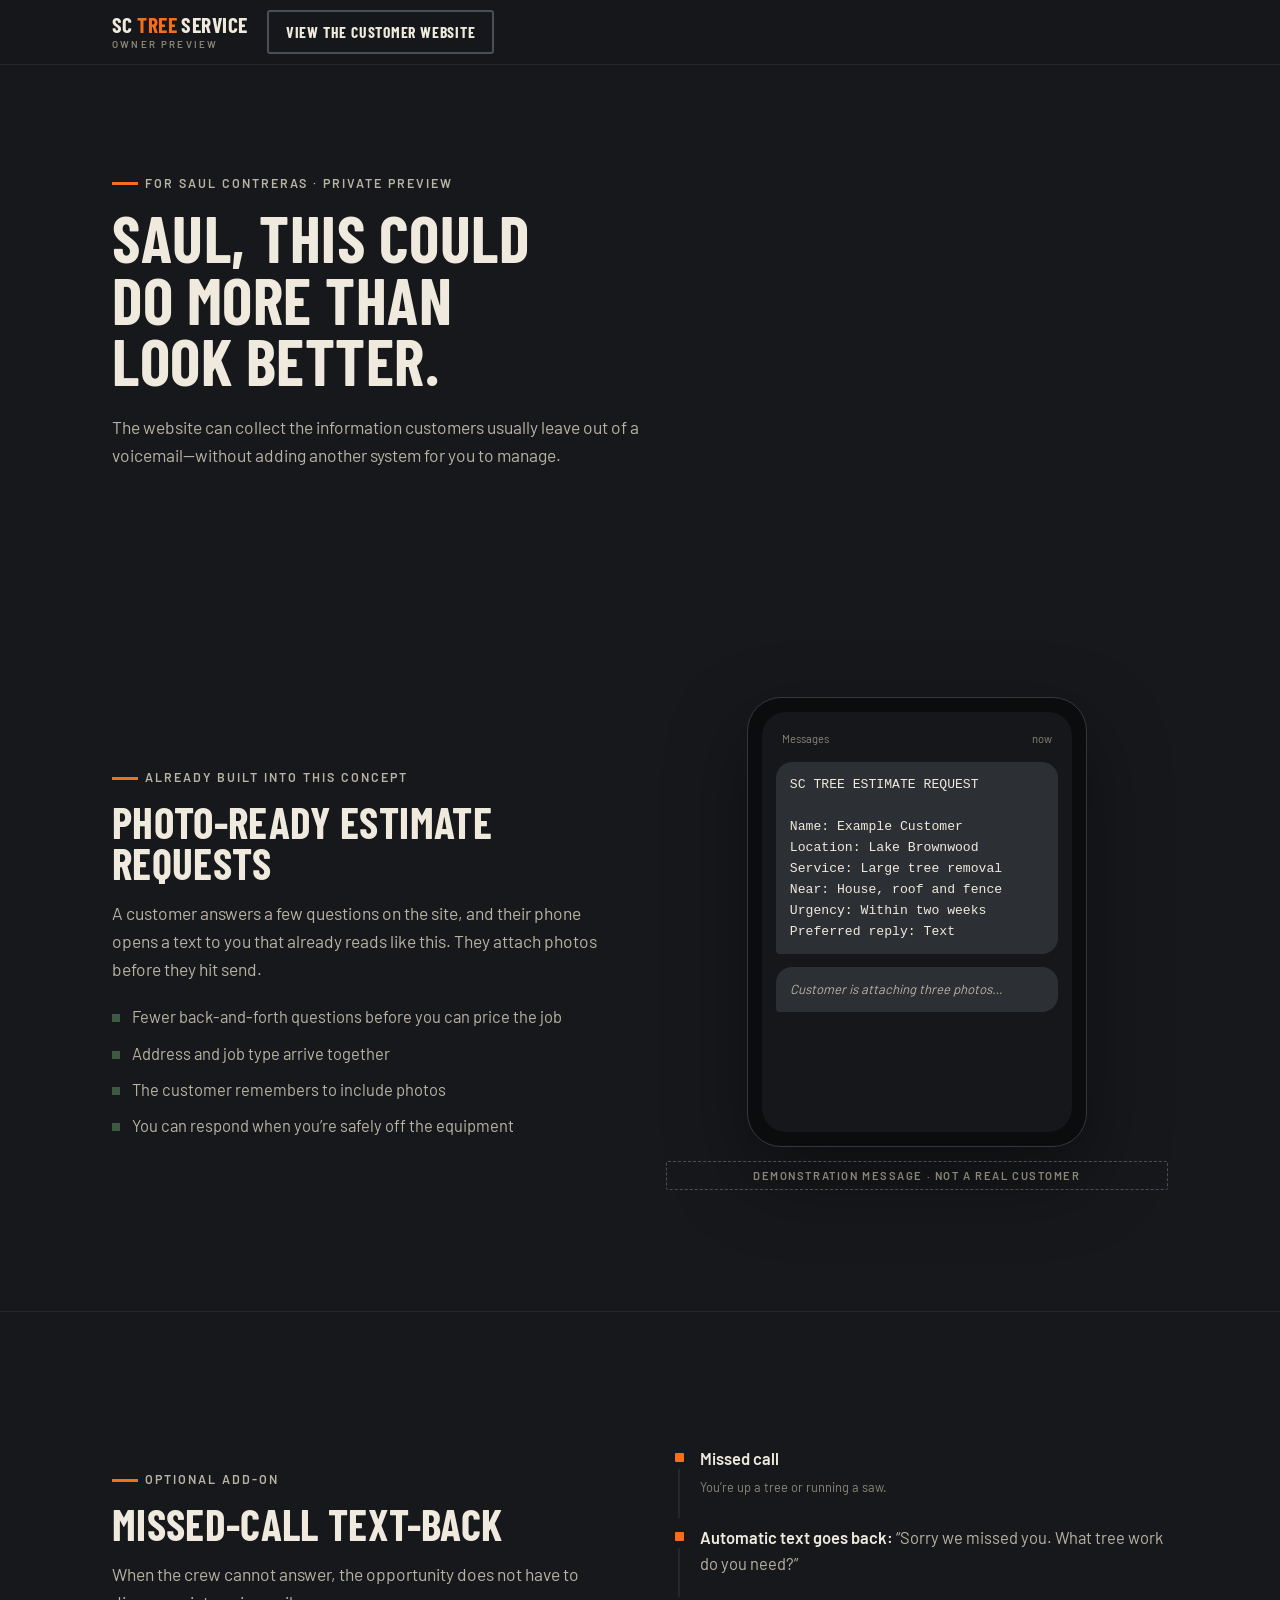
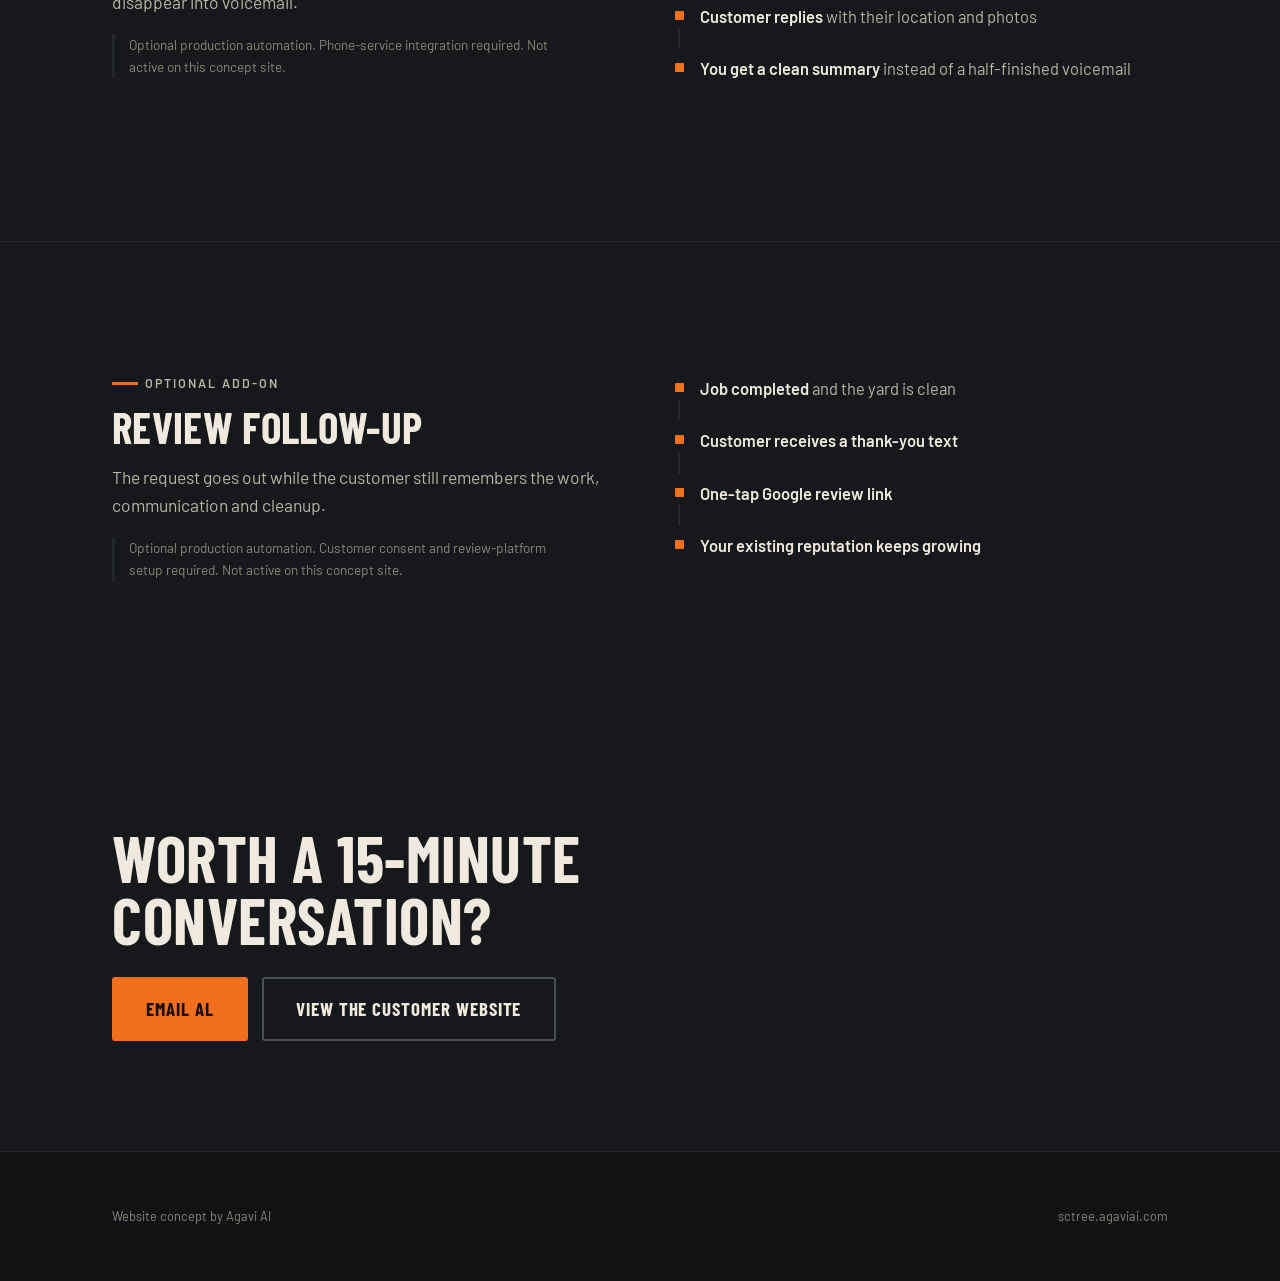
==== saul/index.html @ 7121e9dd "Redesign SC Tree Service site: real photos, verified reviews, SMS photo-quote flow, owner preview pa" ====
<!doctype html>
<html lang="en">
<head>
<meta charset="UTF-8">
<meta name="viewport" content="width=device-width, initial-scale=1">
<title>For Saul | SC Tree Service Website Concept</title>
<meta name="description" content="A private preview for Saul Contreras: what the SC Tree Service website concept can do beyond looking better.">
<meta name="robots" content="noindex, nofollow">
<link rel="canonical" href="https://sctree.agaviai.com/saul/">
<link rel="icon" href="../assets/favicon.svg" type="image/svg+xml">
<link rel="stylesheet" href="../styles.css">
</head>
<body>
<a class="skip-link" href="#main">Skip to content</a>

<header class="site-header">
  <div class="container site-header__row">
    <a class="wordmark" href="../" aria-label="SC Tree Service customer website">
      <span class="wordmark__name">SC <em>Tree</em> Service</span>
      <span class="wordmark__sub">Owner preview</span>
    </a>
    <div class="header-cta">
      <a class="btn btn--ghost" href="../">View the Customer Website</a>
    </div>
  </div>
</header>

<main id="main">

<section class="saul-hero" aria-labelledby="saul-h">
  <div class="container">
    <p class="eyebrow">For Saul Contreras &middot; Private preview</p>
    <h1 class="display" id="saul-h">Saul, this could do more than look better.</h1>
    <p class="lead">The website can collect the information customers usually leave out of a voicemail&mdash;without adding another system for you to manage.</p>
  </div>
</section>

<!-- SECTION 1: photo-ready estimate requests -->
<section class="section" aria-labelledby="s1-h">
  <div class="container saul-sec">
    <div>
      <p class="eyebrow">Already built into this concept</p>
      <h2 class="display" id="s1-h">Photo-ready estimate requests</h2>
      <p class="lead">A customer answers a few questions on the site, and their phone opens a text to you that already reads like this. They attach photos before they hit send.</p>
      <ul class="saul-benefits">
        <li>Fewer back-and-forth questions before you can price the job</li>
        <li>Address and job type arrive together</li>
        <li>The customer remembers to include photos</li>
        <li>You can respond when you&rsquo;re safely off the equipment</li>
      </ul>
    </div>
    <div class="saul-sec__media">
      <div class="phone-mock" role="img" aria-label="Phone showing a formatted estimate request text message">
        <div class="phone-mock__screen">
          <div class="phone-mock__status"><span>Messages</span><span>now</span></div>
          <p class="bubble">SC TREE ESTIMATE REQUEST

Name: Example Customer
Location: Lake Brownwood
Service: Large tree removal
Near: House, roof and fence
Urgency: Within two weeks
Preferred reply: Text</p>
          <p class="bubble bubble--photos">Customer is attaching three photos&hellip;</p>
        </div>
      </div>
      <p class="demo-tag" style="display:block;text-align:center">Demonstration message &middot; not a real customer</p>
    </div>
  </div>
</section>

<!-- SECTION 2: missed-call text-back -->
<section class="section services" aria-labelledby="s2-h">
  <div class="container saul-sec saul-sec--flip">
    <div>
      <p class="eyebrow">Optional add-on</p>
      <h2 class="display" id="s2-h">Missed-call text-back</h2>
      <p class="lead">When the crew cannot answer, the opportunity does not have to disappear into voicemail.</p>
      <p class="opt-note-band">Optional production automation. Phone-service integration required. Not active on this concept site.</p>
    </div>
    <div class="saul-sec__media">
      <ol class="flow">
        <li><strong>Missed call</strong><br><span class="auto">You&rsquo;re up a tree or running a saw.</span></li>
        <li><strong>Automatic text goes back:</strong> &ldquo;Sorry we missed you. What tree work do you need?&rdquo;</li>
        <li><strong>Customer replies</strong> with their location and photos</li>
        <li><strong>You get a clean summary</strong> instead of a half-finished voicemail</li>
      </ol>
    </div>
  </div>
</section>

<!-- SECTION 3: review follow-up -->
<section class="section" aria-labelledby="s3-h">
  <div class="container saul-sec">
    <div>
      <p class="eyebrow">Optional add-on</p>
      <h2 class="display" id="s3-h">Review follow-up</h2>
      <p class="lead">The request goes out while the customer still remembers the work, communication and cleanup.</p>
      <p class="opt-note-band">Optional production automation. Customer consent and review-platform setup required. Not active on this concept site.</p>
    </div>
    <div class="saul-sec__media">
      <ol class="flow">
        <li><strong>Job completed</strong> and the yard is clean</li>
        <li><strong>Customer receives a thank-you text</strong></li>
        <li><strong>One-tap Google review link</strong></li>
        <li><strong>Your existing reputation keeps growing</strong></li>
      </ol>
    </div>
  </div>
</section>

<!-- BOTTOM CTA -->
<section class="section final" aria-labelledby="saul-cta-h">
  <div class="container">
    <h2 class="display" id="saul-cta-h">Worth a 15-minute conversation?</h2>
    <div class="final__cta" id="al-cta">
      <a class="btn btn--orange btn--big" id="al-call" href="tel:" hidden>Call Al</a>
      <a class="btn btn--orange btn--big" id="al-text" href="sms:" hidden>Text Al</a>
      <a class="btn btn--orange btn--big" id="al-email" href="mailto:j.messamore@gmail.com?subject=SC%20Tree%20Service%20website" hidden>Email Al</a>
      <a class="btn btn--ghost btn--big" href="../">View the Customer Website</a>
    </div>
  </div>
</section>

</main>

<footer class="site-footer">
  <div class="container">
    <div class="footer-credit" style="margin-top:0;border-top:0;padding-top:0">
      <span>Website concept by <a href="https://agaviai.com" rel="noopener">Agavi AI</a></span>
      <span><a href="../">sctree.agaviai.com</a></span>
    </div>
  </div>
</footer>

<script>
  // Set Al's outreach number here (e.g. '+14805551234') to activate Call/Text.
  // While it is empty, the page shows a real email button instead of dead links.
  (function () {
    var AL_PHONE = '';
    var call = document.getElementById('al-call');
    var text = document.getElementById('al-text');
    var email = document.getElementById('al-email');
    if (AL_PHONE) {
      call.href = 'tel:' + AL_PHONE;
      text.href = 'sms:' + AL_PHONE;
      call.hidden = false;
      text.hidden = false;
    } else {
      email.hidden = false;
    }
  })();
</script>
</body>
</html>
---- styles.css ----
/* ==========================================================================
   SC Tree Service LLC - Brownwood, TX
   Single stylesheet. Dark charcoal shell, cream working surfaces,
   muted forest green, safety-orange action accent.
   ========================================================================== */

/* ---------- fonts (self-hosted, latin subset) ---------- */
@font-face{
  font-family:"Barlow Condensed";font-style:normal;font-weight:600;font-display:swap;
  src:url("assets/fonts/barlow-cond-600.woff2") format("woff2");
}
@font-face{
  font-family:"Barlow Condensed";font-style:normal;font-weight:700;font-display:swap;
  src:url("assets/fonts/barlow-cond-700.woff2") format("woff2");
}
@font-face{
  font-family:"Barlow";font-style:normal;font-weight:400;font-display:swap;
  src:url("assets/fonts/barlow-400.woff2") format("woff2");
}
@font-face{
  font-family:"Barlow";font-style:normal;font-weight:500;font-display:swap;
  src:url("assets/fonts/barlow-500.woff2") format("woff2");
}
@font-face{
  font-family:"Barlow";font-style:normal;font-weight:600;font-display:swap;
  src:url("assets/fonts/barlow-600.woff2") format("woff2");
}

/* ---------- tokens ---------- */
:root{
  --char:#16181b;          /* page background            */
  --char-2:#1d2023;        /* raised dark surface        */
  --char-3:#24282c;        /* borders on dark            */
  --cream:#f2ede1;         /* light working surface      */
  --cream-2:#e9e2d0;       /* tinted cream               */
  --ink:#1d1b16;           /* text on cream              */
  --ink-soft:#4d483c;
  --ink-faint:#7a745f;
  --bone:#efeadd;          /* text on charcoal           */
  --bone-soft:#b9b3a4;
  --bone-faint:#8b8678;
  --green:#3d5942;         /* muted forest green         */
  --green-deep:#26382b;
  --orange:#f26f1d;        /* safety-orange action       */
  --orange-hot:#ff8434;
  --on-orange:#1b0e03;
  --line-cream:#d6cdb6;
  --focus:#ffb054;

  --font-display:"Barlow Condensed","Arial Narrow",sans-serif;
  --font-body:"Barlow",system-ui,-apple-system,"Segoe UI",sans-serif;

  --maxw:1120px;
  --gutter:clamp(18px,4.5vw,32px);
  --sec-y:clamp(56px,9vw,110px);
  --radius:3px;
  --bar-h:66px;

  /* contour-line texture for dark sections (concentric ring hint) */
  --contour:url("data:image/svg+xml,%3Csvg xmlns='http://www.w3.org/2000/svg' width='420' height='420' viewBox='0 0 420 420'%3E%3Cg fill='none' stroke='%23efeadd' stroke-opacity='.045' stroke-width='1'%3E%3Ccircle cx='210' cy='210' r='40'/%3E%3Ccircle cx='210' cy='210' r='78'/%3E%3Ccircle cx='214' cy='206' r='118'/%3E%3Ccircle cx='206' cy='214' r='160'/%3E%3Ccircle cx='212' cy='210' r='204'/%3E%3C/g%3E%3C/svg%3E");
}

/* ---------- reset ---------- */
*,*::before,*::after{box-sizing:border-box}
html{-webkit-text-size-adjust:100%;scroll-behavior:smooth;scroll-padding-top:76px}
@media(prefers-reduced-motion:reduce){html{scroll-behavior:auto}}
body{
  margin:0;background:var(--char);color:var(--bone);
  font-family:var(--font-body);font-size:16.5px;line-height:1.6;
  -webkit-font-smoothing:antialiased;overflow-wrap:break-word;
}
img,svg,video{max-width:100%;height:auto;display:block}
p{margin:0 0 1em}
h1,h2,h3{margin:0 0 .35em;line-height:1.02}
a{color:inherit}
button{font:inherit;color:inherit}
:focus-visible{outline:3px solid var(--focus);outline-offset:2px;border-radius:2px}
[hidden]{display:none!important}
.visually-hidden{position:absolute!important;width:1px;height:1px;overflow:hidden;clip:rect(0 0 0 0);white-space:nowrap}
.skip-link{position:absolute;left:8px;top:-48px;z-index:100;background:var(--orange);color:var(--on-orange);
  padding:.6em 1em;font-weight:600;text-decoration:none;transition:top .15s}
.skip-link:focus{top:8px}

.container{width:100%;max-width:var(--maxw);margin-inline:auto;padding-inline:var(--gutter)}

/* ---------- type ---------- */
.display{
  font-family:var(--font-display);font-weight:700;text-transform:uppercase;
  letter-spacing:.008em;line-height:.96;
}
.eyebrow{
  display:inline-flex;align-items:center;gap:.6em;
  font-family:var(--font-body);font-weight:600;font-size:.78rem;
  letter-spacing:.16em;text-transform:uppercase;color:var(--bone-soft);
  margin:0 0 1.1em;
}
.eyebrow::before{content:"";width:26px;height:3px;background:var(--orange);flex:none}
.lead{font-size:1.09rem;color:var(--bone-soft);max-width:54ch}

/* ---------- buttons ---------- */
.btn{
  display:inline-flex;align-items:center;justify-content:center;gap:.55em;
  font-family:var(--font-display);font-weight:700;text-transform:uppercase;
  letter-spacing:.05em;font-size:1.06rem;
  text-decoration:none;cursor:pointer;
  padding:.72em 1.35em;min-height:50px;
  border:2px solid transparent;border-radius:var(--radius);
  transition:background-color .14s ease,border-color .14s ease,transform .1s ease;
}
.btn:active{transform:translateY(1px)}
.btn--orange{background:var(--orange);color:var(--on-orange);border-color:var(--orange)}
.btn--orange:hover{background:var(--orange-hot);border-color:var(--orange-hot)}
.btn--ghost{background:transparent;color:var(--bone);border-color:#4a4f55}
.btn--ghost:hover{border-color:var(--bone)}
.btn--ink{background:var(--ink);color:var(--cream);border-color:var(--ink)}
.btn--ink:hover{background:#33302a;border-color:#33302a}
.btn--big{font-size:1.18rem;min-height:56px;padding:.8em 1.7em}

/* ==========================================================================
   header
   ========================================================================== */
.site-header{
  position:sticky;top:0;z-index:40;
  background:color-mix(in srgb,var(--char) 92%,transparent);
  backdrop-filter:blur(8px);
  border-bottom:1px solid var(--char-3);
}
.site-header__row{display:flex;align-items:center;gap:20px;min-height:64px}
.wordmark{display:flex;flex-direction:column;text-decoration:none;line-height:1;flex:none}
.wordmark__name{font-family:var(--font-display);font-weight:700;text-transform:uppercase;
  font-size:1.34rem;letter-spacing:.02em;color:var(--bone)}
.wordmark__name em{font-style:normal;color:var(--orange)}
.wordmark__sub{font-size:.62rem;font-weight:600;letter-spacing:.22em;text-transform:uppercase;
  color:var(--bone-faint);margin-top:.42em}
.site-nav{display:none;gap:4px;margin-inline:auto}
.site-nav a{
  font-family:var(--font-display);font-weight:600;text-transform:uppercase;
  letter-spacing:.05em;font-size:.98rem;color:var(--bone-soft);
  text-decoration:none;padding:.55em .75em;border-radius:var(--radius);
}
.site-nav a:hover{color:var(--bone)}
.header-cta{display:none;gap:10px;align-items:center}
.header-cta .btn{min-height:44px;font-size:.98rem;padding:.5em 1.05em}
.header-phone{display:flex;margin-left:auto}
.header-phone a{
  font-family:var(--font-display);font-weight:700;font-size:1.15rem;letter-spacing:.03em;
  color:var(--bone);text-decoration:none;padding:.4em .2em;
}
@media(min-width:980px){
  .site-nav{display:flex}
  .header-cta{display:flex}
  .header-phone{display:none}
}

/* ==========================================================================
   hero  (split: copy left, real photo right; video enhances when present)
   ========================================================================== */
.hero{position:relative;isolation:isolate;overflow:hidden;background:var(--char)}
.hero__grid{display:grid;min-height:min(86vh,860px)}
.hero__copy{
  position:relative;z-index:3;display:flex;flex-direction:column;justify-content:center;
  padding:clamp(40px,7vw,84px) var(--gutter);
  max-width:calc(var(--maxw)*.62);
}
.hero h1{font-size:clamp(2.6rem,8.6vw,4.4rem);color:var(--bone);max-width:21ch}
.hero h1 .accent{color:var(--orange)}
.hero .lead{margin:.9em 0 1.6em}
.hero__cta{display:flex;flex-wrap:wrap;gap:12px}
.hero__cta .btn{flex:1 1 100%}
@media(min-width:430px){.hero__cta .btn{flex:0 1 auto}}
.trust-row{display:flex;flex-wrap:wrap;gap:10px 26px;list-style:none;margin:26px 0 0;padding:20px 0 0;
  border-top:1px solid var(--char-3)}
.trust-row li{display:flex;align-items:center;gap:.55em;font-weight:600;font-size:.82rem;
  letter-spacing:.13em;text-transform:uppercase;color:var(--bone-soft)}
.trust-row li::before{content:"";width:7px;height:7px;background:var(--orange)}
.hero__media{position:absolute;inset:0;z-index:1}
.hero__media img,.hero__media video{width:100%;height:100%;object-fit:cover;object-position:68% 22%}
.hero__media::after{ /* directional scrim keeps copy readable over the photo */
  content:"";position:absolute;inset:0;
  background:linear-gradient(180deg,rgba(15,17,19,.62) 0%,rgba(15,17,19,.78) 58%,rgba(15,17,19,.9) 100%);
}
@media(min-width:880px){
  .hero__grid{grid-template-columns:minmax(0,58%) minmax(0,42%);grid-template-rows:1fr}
  .hero__copy{grid-column:1;grid-row:1;padding-left:max(var(--gutter),calc((100vw - var(--maxw))/2 + var(--gutter)))}
  .hero__media{position:relative;grid-column:2;grid-row:1;min-height:100%}
  .hero__media::after{
    background:linear-gradient(90deg,var(--char) 0%,rgba(22,24,27,.42) 34%,rgba(22,24,27,.06) 70%,rgba(22,24,27,.28) 100%);
  }
}
.hero__ring{ /* faint contour texture on the copy side */
  position:absolute;z-index:2;inset:0;pointer-events:none;
  background-image:var(--contour);background-repeat:no-repeat;
  background-position:-140px 118%;opacity:.9;
}

/* ==========================================================================
   review wall
   ========================================================================== */
.section{padding-block:var(--sec-y)}
.section__head{max-width:62ch;margin-bottom:clamp(26px,4.5vw,44px)}
.section__head h2{font-size:clamp(2rem,6vw,3.1rem);color:var(--bone)}
.section__note{font-size:.85rem;color:var(--bone-faint);max-width:60ch}

.review-feature{
  background:var(--cream);color:var(--ink);
  border-left:6px solid var(--orange);
  padding:clamp(24px,5vw,44px);
  margin-bottom:clamp(16px,2.5vw,24px);
}
.review-feature blockquote{margin:0;font-family:var(--font-display);font-weight:600;
  font-size:clamp(1.5rem,4vw,2.3rem);line-height:1.12;text-transform:none}
.review-wall{display:grid;gap:clamp(12px,2vw,20px);grid-template-columns:1fr}
@media(min-width:640px){.review-wall{grid-template-columns:1fr 1fr}}
@media(min-width:980px){.review-wall{grid-template-columns:repeat(3,1fr)}}
.review{
  background:var(--char-2);border:1px solid var(--char-3);border-radius:var(--radius);
  padding:clamp(18px,3vw,26px);display:flex;flex-direction:column;gap:14px;
}
.review blockquote{margin:0;font-size:1.06rem;color:var(--bone);flex:1}
.review--tall blockquote{font-size:1.15rem}
.review__by{font-weight:600;font-size:.78rem;letter-spacing:.14em;text-transform:uppercase;color:var(--bone-faint)}
.review__by strong{color:var(--bone-soft);font-weight:600}
.review__tag{align-self:flex-start;font-size:.72rem;font-weight:600;letter-spacing:.1em;
  text-transform:uppercase;color:var(--green);background:color-mix(in srgb,var(--green) 18%,transparent);
  border:1px solid color-mix(in srgb,var(--green) 45%,transparent);
  padding:.3em .6em;border-radius:2px}
.review-feature .review__by{color:var(--ink-faint)}
.review-feature .review__by strong{color:var(--ink-soft)}

/* ==========================================================================
   services ledger
   ========================================================================== */
.services{border-block:1px solid var(--char-3)}
.svc{
  display:grid;gap:10px 28px;align-items:start;
  padding:clamp(22px,4vw,34px) 0;border-top:1px solid var(--char-3);
}
.svc:first-of-type{border-top:0}
.svc__idx{font-family:var(--font-display);font-weight:700;font-size:1rem;color:var(--orange);
  letter-spacing:.08em}
.svc h3{font-family:var(--font-display);font-weight:700;text-transform:uppercase;
  font-size:clamp(1.5rem,3.6vw,2.1rem);letter-spacing:.01em;color:var(--bone)}
.svc__body p{color:var(--bone-soft);max-width:56ch}
.svc__uses{margin:.2em 0 0;padding:0;list-style:none;display:flex;flex-wrap:wrap;gap:8px}
.svc__uses li{font-size:.8rem;font-weight:500;letter-spacing:.04em;color:var(--bone-soft);
  border:1px solid var(--char-3);background:var(--char-2);padding:.35em .7em;border-radius:2px}
.svc__go{justify-self:start;align-self:center}
.btn--svc{background:transparent;color:var(--orange);border-color:color-mix(in srgb,var(--orange) 55%,transparent);
  font-size:.95rem;min-height:46px}
.btn--svc:hover{background:var(--orange);color:var(--on-orange);border-color:var(--orange)}
@media(min-width:820px){
  .svc{grid-template-columns:64px minmax(0,1fr) auto;grid-template-rows:auto auto}
  .svc__idx{grid-row:1/3;padding-top:.5em}
  .svc h3{grid-column:2}
  .svc__body{grid-column:2}
  .svc__go{grid-column:3;grid-row:1/3}
}

/* ==========================================================================
   photo-quote panel (cream sheet)
   ========================================================================== */
.quote-sheet{
  background:var(--cream);color:var(--ink);
  border-radius:4px;
  padding:clamp(26px,5.5vw,56px);
  position:relative;overflow:hidden;
}
.quote-sheet::after{ /* saw-kerf edge marks */
  content:"";position:absolute;left:0;right:0;top:0;height:6px;
  background:repeating-linear-gradient(90deg,var(--orange) 0 22px,transparent 22px 34px);
}
.quote-sheet h2{font-size:clamp(2.1rem,6vw,3.2rem);color:var(--ink)}
.quote-sheet .lead{color:var(--ink-soft)}
.quote-sheet__grid{display:grid;gap:clamp(24px,4vw,48px)}
@media(min-width:900px){.quote-sheet__grid{grid-template-columns:1.05fr .95fr;align-items:center}}
.quote-points{list-style:none;margin:1.4em 0;padding:0;display:grid;gap:14px}
.quote-points li{display:flex;gap:14px;align-items:flex-start;color:var(--ink-soft)}
.quote-points .n{flex:none;width:34px;height:34px;display:grid;place-items:center;
  font-family:var(--font-display);font-weight:700;font-size:1.05rem;
  background:var(--green);color:var(--cream);border-radius:2px}
.quote-points strong{color:var(--ink)}
.quote-demo{
  background:var(--char);color:var(--bone);border-radius:6px;
  padding:clamp(18px,3vw,26px);
  box-shadow:0 24px 60px rgba(0,0,0,.28);
}
.msg-preview{font-family:ui-monospace,"SF Mono",Menlo,Consolas,monospace;font-size:.82rem;
  line-height:1.65;white-space:pre-wrap;color:var(--bone);margin:0}
.msg-preview .dim{color:var(--bone-faint)}
.quote-demo__label{font-size:.7rem;font-weight:600;letter-spacing:.16em;text-transform:uppercase;
  color:var(--bone-faint);margin:0 0 12px}

/* ==========================================================================
   work (editorial photos)
   ========================================================================== */
.work-grid{display:grid;gap:clamp(14px,2.5vw,24px)}
@media(min-width:760px){.work-grid{grid-template-columns:1fr 1fr}}
.work-item{margin:0;position:relative}
.work-item button{
  display:block;width:100%;padding:0;border:1px solid var(--char-3);border-radius:var(--radius);
  background:var(--char-2);cursor:zoom-in;overflow:hidden;
}
.work-item img{width:100%;aspect-ratio:4/5;object-fit:cover;transition:transform .5s ease}
@media(hover:hover) and (prefers-reduced-motion:no-preference){
  .work-item button:hover img{transform:scale(1.025)}
}
.work-item figcaption{
  display:flex;justify-content:space-between;gap:14px;align-items:baseline;
  padding:12px 2px 0;color:var(--bone-soft);font-size:.92rem;
}
.work-item figcaption .where{font-size:.74rem;font-weight:600;letter-spacing:.13em;
  text-transform:uppercase;color:var(--bone-faint);flex:none}

/* lightbox */
.lightbox{border:0;padding:0;background:transparent;max-width:min(94vw,900px);max-height:92vh}
.lightbox::backdrop{background:rgba(10,11,12,.9)}
.lightbox figure{margin:0;background:var(--char-2);border-radius:4px;overflow:hidden}
.lightbox img{max-height:78vh;width:auto;max-width:100%;margin-inline:auto}
.lightbox figcaption{display:flex;justify-content:space-between;align-items:center;gap:16px;
  padding:12px 16px;color:var(--bone-soft);font-size:.92rem}
.lightbox .lightbox__close{background:none;border:1px solid var(--char-3);border-radius:2px;
  color:var(--bone);cursor:pointer;padding:.45em .8em;font-weight:600}
.lightbox .lightbox__close:hover{border-color:var(--bone)}

/* ==========================================================================
   process strip
   ========================================================================== */
.process{background:var(--green-deep);position:relative;isolation:isolate;overflow:hidden}
.process::before{content:"";position:absolute;inset:0;z-index:-1;
  background-image:var(--contour);background-repeat:no-repeat;background-position:112% -180px}
.process h2{color:var(--cream)}
.steps{display:grid;gap:clamp(18px,3vw,30px);counter-reset:step;list-style:none;margin:0;padding:0}
@media(min-width:760px){.steps{grid-template-columns:repeat(3,1fr)}}
.steps li{counter-increment:step;border-top:3px solid var(--orange);padding-top:18px}
.steps li::before{
  content:"0" counter(step);display:block;
  font-family:var(--font-display);font-weight:700;font-size:2.1rem;color:var(--cream);
  opacity:.55;margin-bottom:.15em;
}
.steps h3{font-family:var(--font-display);text-transform:uppercase;font-size:1.35rem;color:var(--cream)}
.steps p{color:color-mix(in srgb,var(--cream) 78%,transparent);margin:0;font-size:.98rem}

/* ==========================================================================
   storm band
   ========================================================================== */
.storm{position:relative;isolation:isolate;overflow:hidden;background:var(--char-2);
  border-block:3px solid var(--orange)}
.storm__grid{display:grid;gap:clamp(24px,4vw,44px)}
@media(min-width:880px){.storm__grid{grid-template-columns:minmax(0,1.15fr) minmax(0,.85fr);align-items:center}}
.storm h2{font-size:clamp(2rem,6vw,3rem);color:var(--bone)}
.storm__list{margin:1em 0 1.6em;padding:0;list-style:none;display:grid;gap:9px;max-width:46ch}
.storm__list li{display:flex;gap:12px;align-items:baseline;color:var(--bone-soft)}
.storm__list li::before{content:"";flex:none;width:9px;height:9px;background:var(--orange);
  transform:translateY(-1px)}
.storm__cta{display:flex;flex-wrap:wrap;gap:12px}
.storm__photo{margin:0;border:1px solid var(--char-3);border-radius:var(--radius);overflow:hidden}
.storm__photo img{width:100%;aspect-ratio:3/4;object-fit:cover}
.storm__photo figcaption{padding:10px 12px;font-size:.85rem;color:var(--bone-faint)}
.storm__note{font-size:.9rem;color:var(--bone-faint);max-width:52ch;margin-top:1.2em}

/* ==========================================================================
   service area
   ========================================================================== */
.area{position:relative;isolation:isolate;overflow:hidden}
.area::before{content:"";position:absolute;inset:0;z-index:-1;opacity:.8;
  background-image:var(--contour);background-repeat:no-repeat;background-position:-160px -160px}
.area__grid{display:grid;gap:clamp(20px,4vw,40px)}
@media(min-width:820px){.area__grid{grid-template-columns:minmax(0,1fr) minmax(0,1fr);align-items:start}}
.area-list{list-style:none;margin:0;padding:0;display:grid;gap:0}
.area-list li{
  display:flex;justify-content:space-between;align-items:baseline;gap:16px;
  padding:16px 2px;border-bottom:1px solid var(--char-3);
}
.area-list .place{font-family:var(--font-display);font-weight:600;text-transform:uppercase;
  font-size:1.35rem;color:var(--bone)}
.area-list .kind{font-size:.74rem;font-weight:600;letter-spacing:.14em;text-transform:uppercase;
  color:var(--bone-faint)}

/* ==========================================================================
   FAQ
   ========================================================================== */
.faq-sheet{background:var(--cream);color:var(--ink);border-radius:4px;
  padding:clamp(10px,3vw,28px) clamp(18px,4vw,40px)}
.faq-sheet details{border-bottom:1px solid var(--line-cream)}
.faq-sheet details:last-child{border-bottom:0}
.faq-sheet summary{
  list-style:none;cursor:pointer;display:flex;justify-content:space-between;gap:18px;align-items:center;
  padding:18px 2px;font-family:var(--font-display);font-weight:600;font-size:1.22rem;color:var(--ink);
}
.faq-sheet summary::-webkit-details-marker{display:none}
.faq-sheet summary::after{content:"+";flex:none;font-family:var(--font-display);font-weight:600;
  font-size:1.5rem;color:var(--orange);transition:transform .18s ease}
.faq-sheet details[open] summary::after{transform:rotate(45deg)}
.faq-sheet .a{padding:0 2px 20px;color:var(--ink-soft);max-width:66ch}
.faq-sheet .a p{margin:0 0 .8em}
.faq-sheet .a p:last-child{margin-bottom:0}

/* ==========================================================================
   final CTA + footer
   ========================================================================== */
.final{text-align:left}
.final h2{font-size:clamp(2.3rem,7.5vw,4rem);color:var(--bone);max-width:18ch}
.final__cta{display:flex;flex-wrap:wrap;gap:14px;margin-top:1.6em}

.site-footer{background:#101214;border-top:1px solid var(--char-3);
  padding-block:clamp(34px,6vw,54px);color:var(--bone-soft);font-size:.95rem}
.footer-grid{display:grid;gap:30px}
@media(min-width:760px){.footer-grid{grid-template-columns:1.4fr 1fr 1fr}}
.footer-name{font-family:var(--font-display);font-weight:700;text-transform:uppercase;
  font-size:1.25rem;color:var(--bone);margin:0 0 .4em}
.site-footer h3{font-size:.76rem;font-weight:600;letter-spacing:.16em;text-transform:uppercase;
  color:var(--bone-faint);margin:0 0 .9em;font-family:var(--font-body)}
.site-footer ul{list-style:none;margin:0;padding:0;display:grid;gap:8px}
.site-footer a{color:var(--bone-soft);text-decoration:none}
.site-footer a:hover{color:var(--bone);text-decoration:underline;text-underline-offset:3px}
.site-footer address{font-style:normal;line-height:1.7}
.footer-tel{font-family:var(--font-display);font-weight:700;font-size:1.3rem;color:var(--bone)!important}
.footer-credit{margin-top:34px;padding-top:18px;border-top:1px solid var(--char-3);
  font-size:.8rem;color:var(--bone-faint);display:flex;flex-wrap:wrap;gap:8px 24px;justify-content:space-between}
.footer-credit a{color:var(--bone-faint)}

/* ==========================================================================
   mobile sticky action bar
   ========================================================================== */
.action-bar{
  position:fixed;left:0;right:0;bottom:0;z-index:50;display:flex;gap:10px;
  padding:10px var(--gutter) calc(10px + env(safe-area-inset-bottom,0));
  background:color-mix(in srgb,#101214 94%,transparent);backdrop-filter:blur(8px);
  border-top:1px solid var(--char-3);
}
.action-bar .btn{flex:1;min-height:52px}
body{padding-bottom:calc(var(--bar-h) + env(safe-area-inset-bottom,0))}
@media(min-width:980px){.action-bar{display:none}body{padding-bottom:0}}

/* ==========================================================================
   quote drawer
   ========================================================================== */
.drawer{
  border:0;padding:0;margin:auto;
  width:min(560px,100vw);max-width:100vw;
  background:var(--cream);color:var(--ink);
  max-height:100dvh;height:100dvh;
  margin-right:0;border-radius:0;
}
@media(min-width:640px){
  .drawer{height:auto;max-height:94dvh;margin:auto;border-radius:6px}
}
.drawer::backdrop{background:rgba(10,11,12,.72)}
.drawer__head{
  position:sticky;top:0;z-index:2;display:flex;align-items:center;gap:14px;
  background:var(--char);color:var(--bone);padding:16px clamp(18px,4vw,26px);
}
.drawer__head h2{font-family:var(--font-display);text-transform:uppercase;font-weight:700;
  font-size:1.35rem;margin:0;flex:1;line-height:1.05}
.drawer__close{background:none;border:1px solid #4a4f55;border-radius:2px;color:var(--bone);
  cursor:pointer;min-width:44px;min-height:44px;font-size:1.15rem;line-height:1}
.drawer__close:hover{border-color:var(--bone)}
.drawer__progress{font-size:.72rem;font-weight:600;letter-spacing:.14em;text-transform:uppercase;
  color:var(--bone-faint)}
.drawer__body{padding:clamp(18px,4vw,26px)}
.drawer__intro{font-size:.95rem;color:var(--ink-soft);margin:0 0 1.2em}

.field{margin-bottom:16px}
.field>label,.field>.group-label{display:block;font-weight:600;font-size:.86rem;
  letter-spacing:.05em;text-transform:uppercase;color:var(--ink-soft);margin-bottom:.5em}
.field .opt-note{font-weight:400;text-transform:none;letter-spacing:0;color:var(--ink-faint)}
.field input[type=text],.field input[type=tel],.field select,.field textarea{
  width:100%;font:inherit;font-size:1.05rem;color:var(--ink);background:#fbf8f0;
  border:1.5px solid #b9ae92;border-radius:var(--radius);
  padding:.7em .8em;min-height:50px;
}
.field textarea{min-height:92px;resize:vertical}
.field input:focus,.field select:focus,.field textarea:focus{
  border-color:var(--orange);outline:none;
  box-shadow:0 0 0 3px color-mix(in srgb,var(--orange) 28%,transparent);
}
.field .err{display:none;color:#a3341c;font-size:.88rem;margin-top:.4em;font-weight:500}
.field.is-invalid .err{display:block}
.field.is-invalid input,.field.is-invalid select{border-color:#a3341c}
.chips{display:flex;flex-wrap:wrap;gap:8px}
.chips label{
  display:inline-flex;align-items:center;gap:.5em;cursor:pointer;
  border:1.5px solid #b9ae92;border-radius:999px;background:#fbf8f0;
  padding:.5em .95em;min-height:44px;font-size:.98rem;color:var(--ink-soft);user-select:none;
}
.chips input{position:absolute;opacity:0;pointer-events:none}
.chips label:has(input:checked){background:var(--green);border-color:var(--green);color:var(--cream);font-weight:600}
.chips label:has(input:focus-visible){outline:3px solid var(--focus);outline-offset:2px}
.char-count{font-size:.78rem;color:var(--ink-faint);text-align:right;margin-top:.3em}
.drawer__nav{display:flex;gap:12px;margin-top:22px}
.drawer__nav .btn{flex:1}
.drawer-note{font-size:.88rem;color:var(--ink-faint);margin-top:14px}

/* attach reminder + desktop handoff */
.handoff{display:grid;gap:18px}
.attach-note{
  display:flex;gap:12px;align-items:flex-start;
  background:color-mix(in srgb,var(--orange) 13%,transparent);
  border:1px solid color-mix(in srgb,var(--orange) 45%,transparent);
  border-radius:var(--radius);padding:14px 16px;color:var(--ink);font-weight:500;
}
.attach-note::before{content:"";flex:none;width:10px;height:10px;margin-top:.45em;background:var(--orange)}
.handoff__preview{background:var(--char);border-radius:6px;padding:18px}
.handoff__preview .msg-preview{max-height:260px;overflow:auto}
.handoff__row{display:flex;flex-wrap:wrap;gap:12px;align-items:center}
.handoff__qr{display:grid;grid-template-columns:auto 1fr;gap:16px;align-items:center;
  border:1px solid var(--line-cream);border-radius:var(--radius);padding:14px}
.handoff__qr svg{width:132px;height:132px;background:#fff;padding:8px;border-radius:3px}
.handoff__qr p{margin:0;font-size:.92rem;color:var(--ink-soft)}
.handoff__tel{font-family:var(--font-display);font-weight:700;font-size:1.5rem;color:var(--ink);
  text-decoration:none}
.copy-ok{display:none;color:#2a5a34;font-weight:600;font-size:.92rem}
.copy-ok.show{display:inline}
.copy-fail{display:none;color:#a3341c;font-weight:600;font-size:.92rem}
.copy-fail.show{display:inline}

/* drawer steps */
.step{display:none}
.step.is-active{display:block}

/* ==========================================================================
   /saul owner page bits
   ========================================================================== */
.saul-hero{padding-block:clamp(56px,9vw,100px)}
.saul-hero h1{font-size:clamp(2.4rem,7.5vw,4rem);color:var(--bone);max-width:16ch}
.saul-hero .lead{max-width:58ch}
.phone-mock{
  width:min(340px,100%);margin-inline:auto;
  background:#0b0c0d;border:1px solid #34383d;border-radius:34px;padding:14px;
  box-shadow:0 30px 80px rgba(0,0,0,.4);
}
.phone-mock__screen{background:#15171a;border-radius:24px;padding:18px 14px;min-height:420px}
.phone-mock__status{display:flex;justify-content:space-between;font-size:.7rem;color:var(--bone-faint);
  padding:0 6px 14px}
.bubble{
  background:#2c2f33;color:var(--bone);border-radius:16px 16px 16px 4px;
  padding:12px 14px;font-size:.82rem;line-height:1.6;white-space:pre-wrap;
  font-family:ui-monospace,"SF Mono",Menlo,Consolas,monospace;
}
.bubble--photos{margin-top:10px;font-family:var(--font-body);color:var(--bone-soft);font-style:italic}
.demo-tag{display:inline-block;margin-top:14px;font-size:.7rem;font-weight:600;letter-spacing:.14em;
  text-transform:uppercase;color:var(--bone-faint);border:1px dashed #4a4f55;padding:.4em .7em;border-radius:2px}
.flow{list-style:none;margin:1.4em 0;padding:0;display:grid;gap:0}
.flow li{position:relative;padding:0 0 26px 34px;color:var(--bone-soft)}
.flow li::before{content:"";position:absolute;left:9px;top:8px;width:9px;height:9px;
  background:var(--orange);border-radius:1px}
.flow li:not(:last-child)::after{content:"";position:absolute;left:12.5px;top:24px;bottom:6px;
  width:2px;background:var(--char-3)}
.flow strong{color:var(--bone)}
.flow .auto{font-size:.8rem;color:var(--bone-faint)}
.opt-note-band{font-size:.85rem;color:var(--bone-faint);border-left:3px solid var(--char-3);
  padding-left:14px;max-width:56ch}
.saul-sec{display:grid;gap:clamp(24px,4vw,52px)}
@media(min-width:880px){
  .saul-sec{grid-template-columns:minmax(0,1fr) minmax(0,1fr);align-items:center}
  .saul-sec--flip>.saul-sec__media{order:2}
}
.saul-sec h2{font-size:clamp(1.9rem,5vw,2.7rem);color:var(--bone)}
.saul-benefits{margin:1.2em 0 0;padding:0;list-style:none;display:grid;gap:10px}
.saul-benefits li{display:flex;gap:12px;align-items:baseline;color:var(--bone-soft)}
.saul-benefits li::before{content:"";flex:none;width:8px;height:8px;background:var(--green);
  transform:translateY(-1px)}

/* ---------- reduced motion ---------- */
@media(prefers-reduced-motion:reduce){
  *,*::before,*::after{transition:none!important;animation:none!important}
}
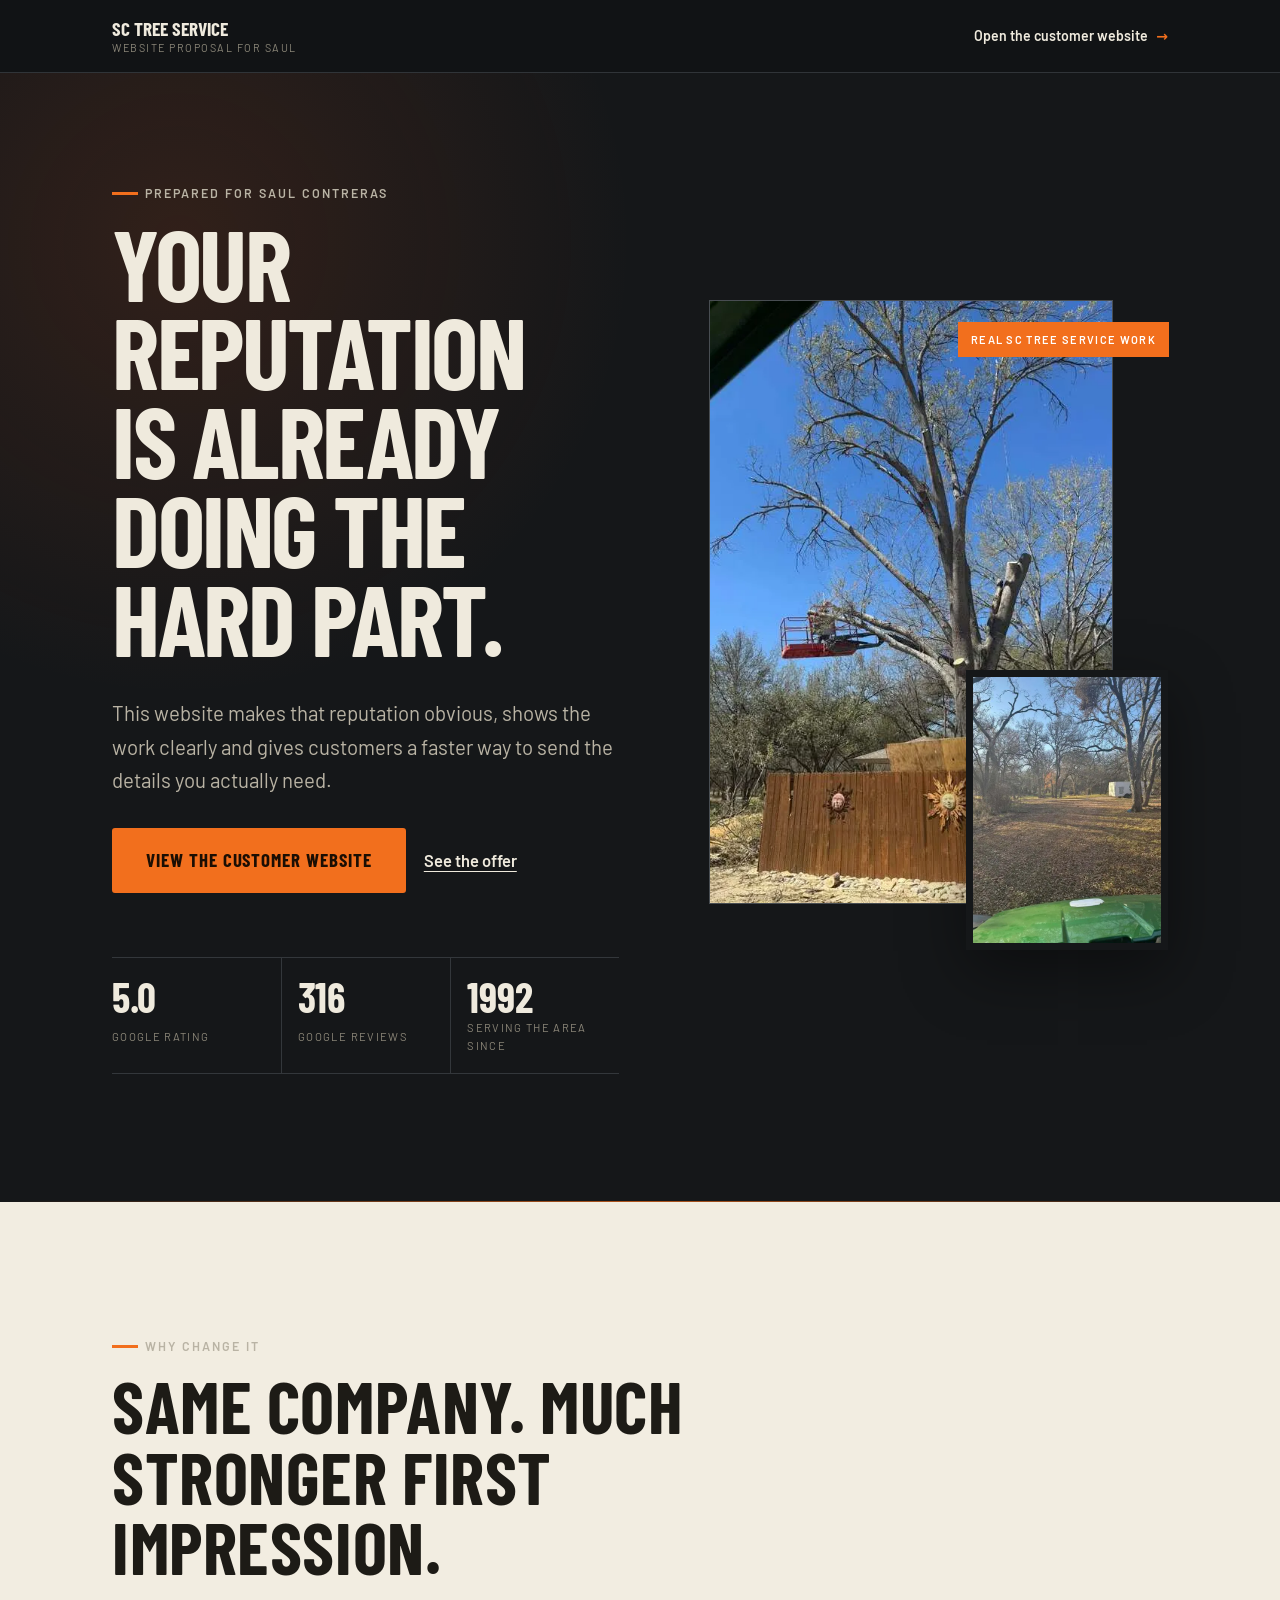
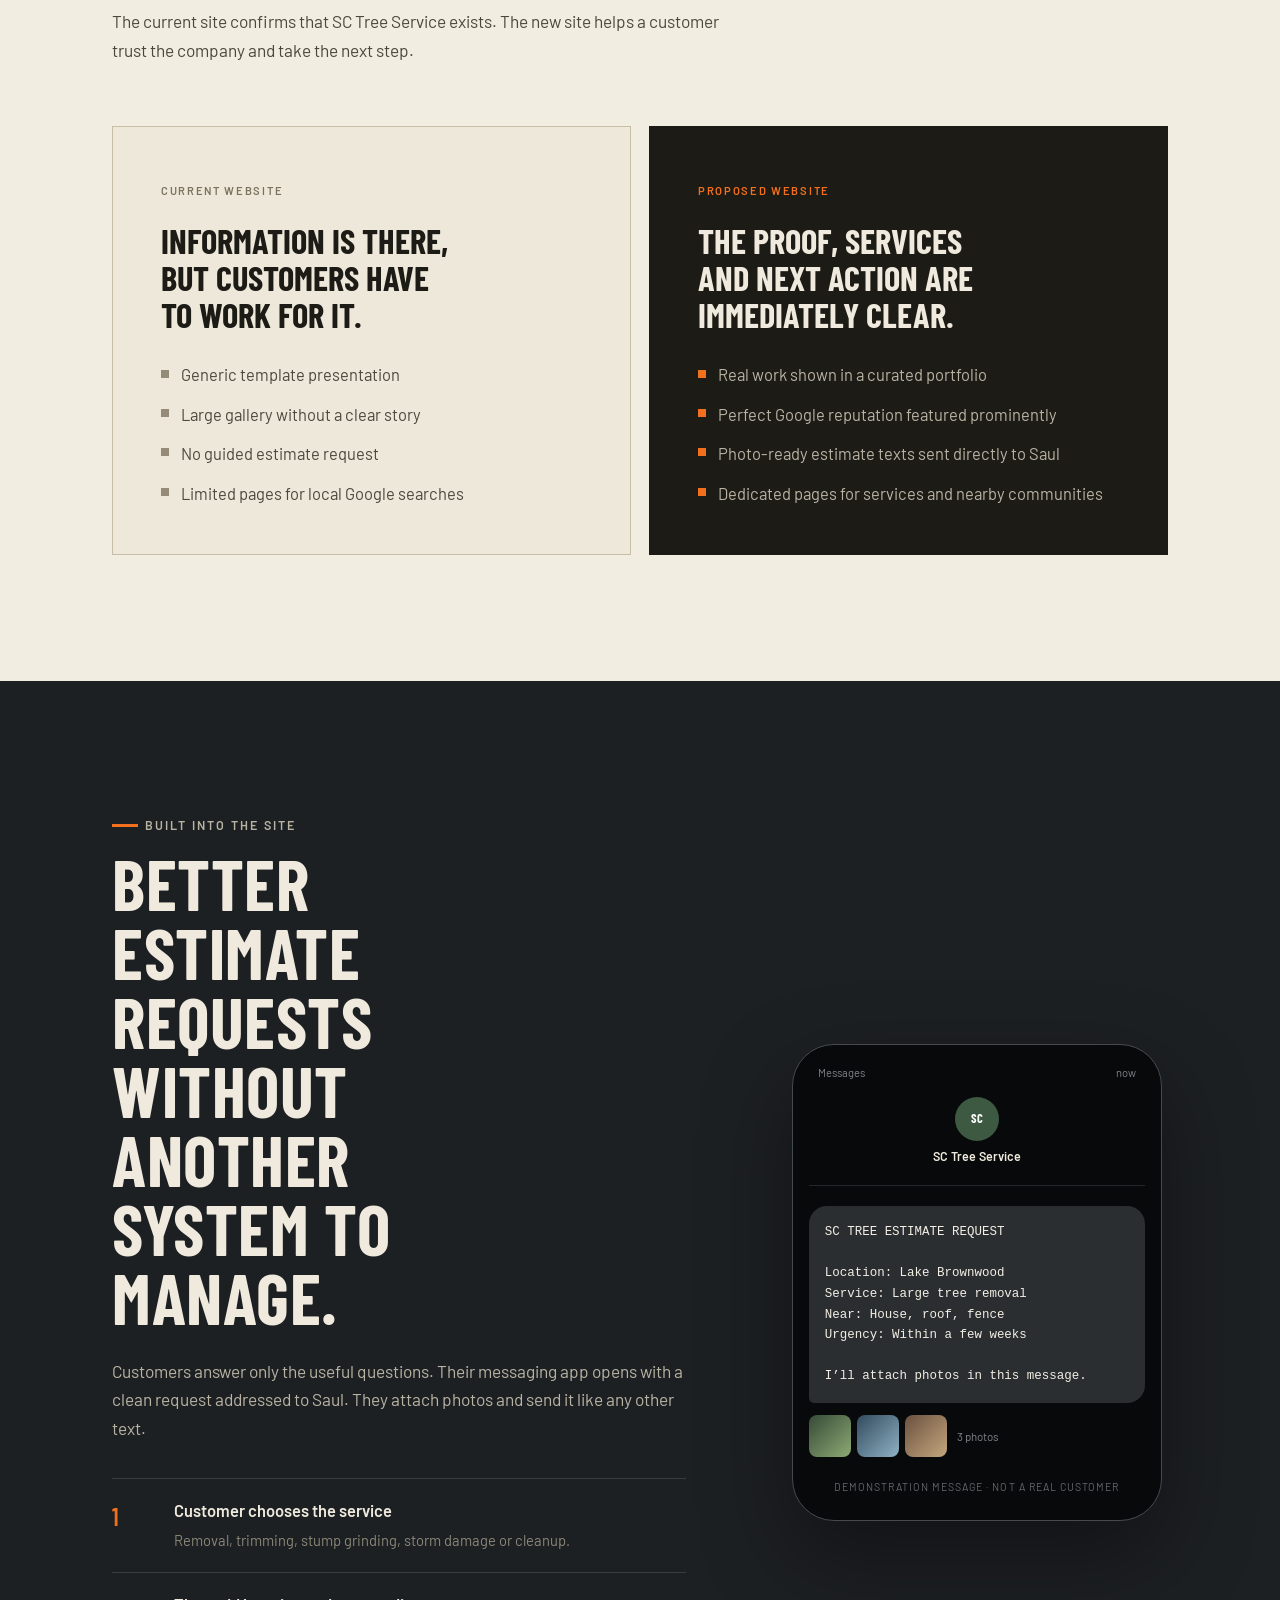
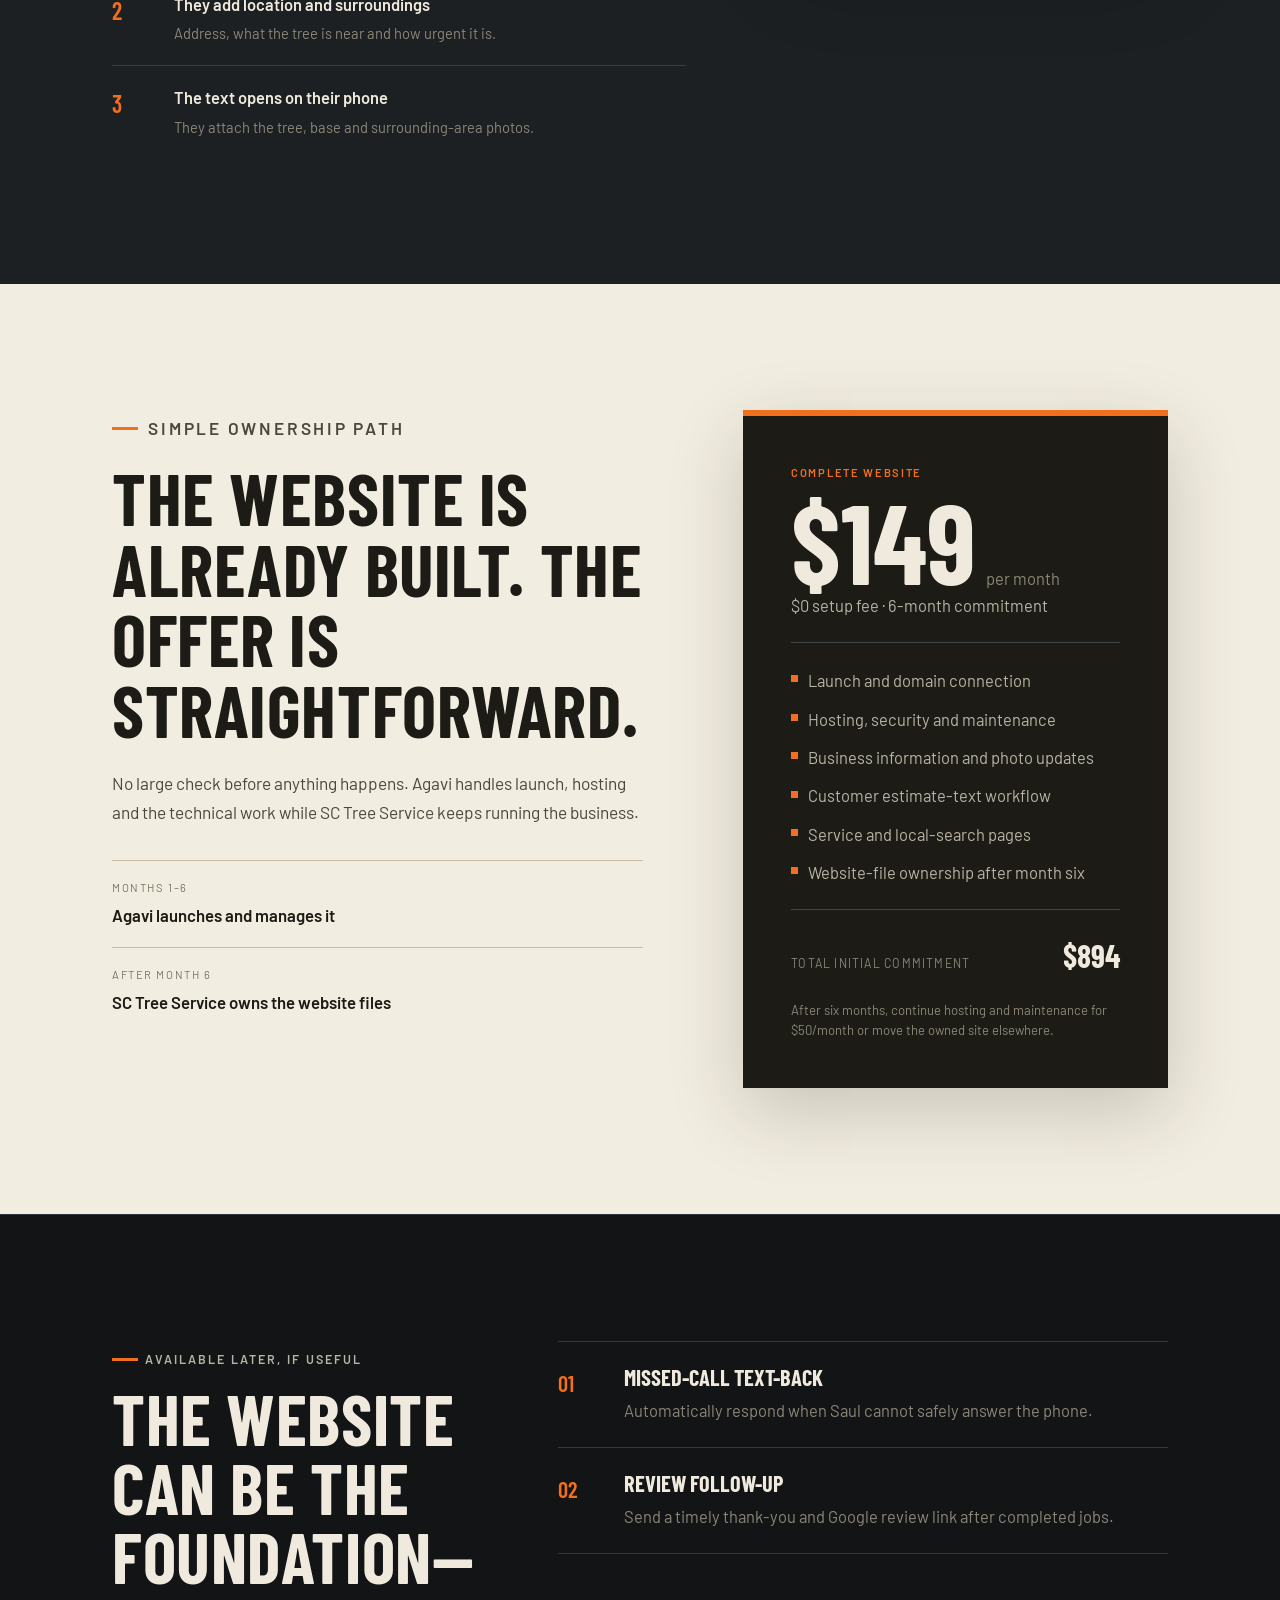
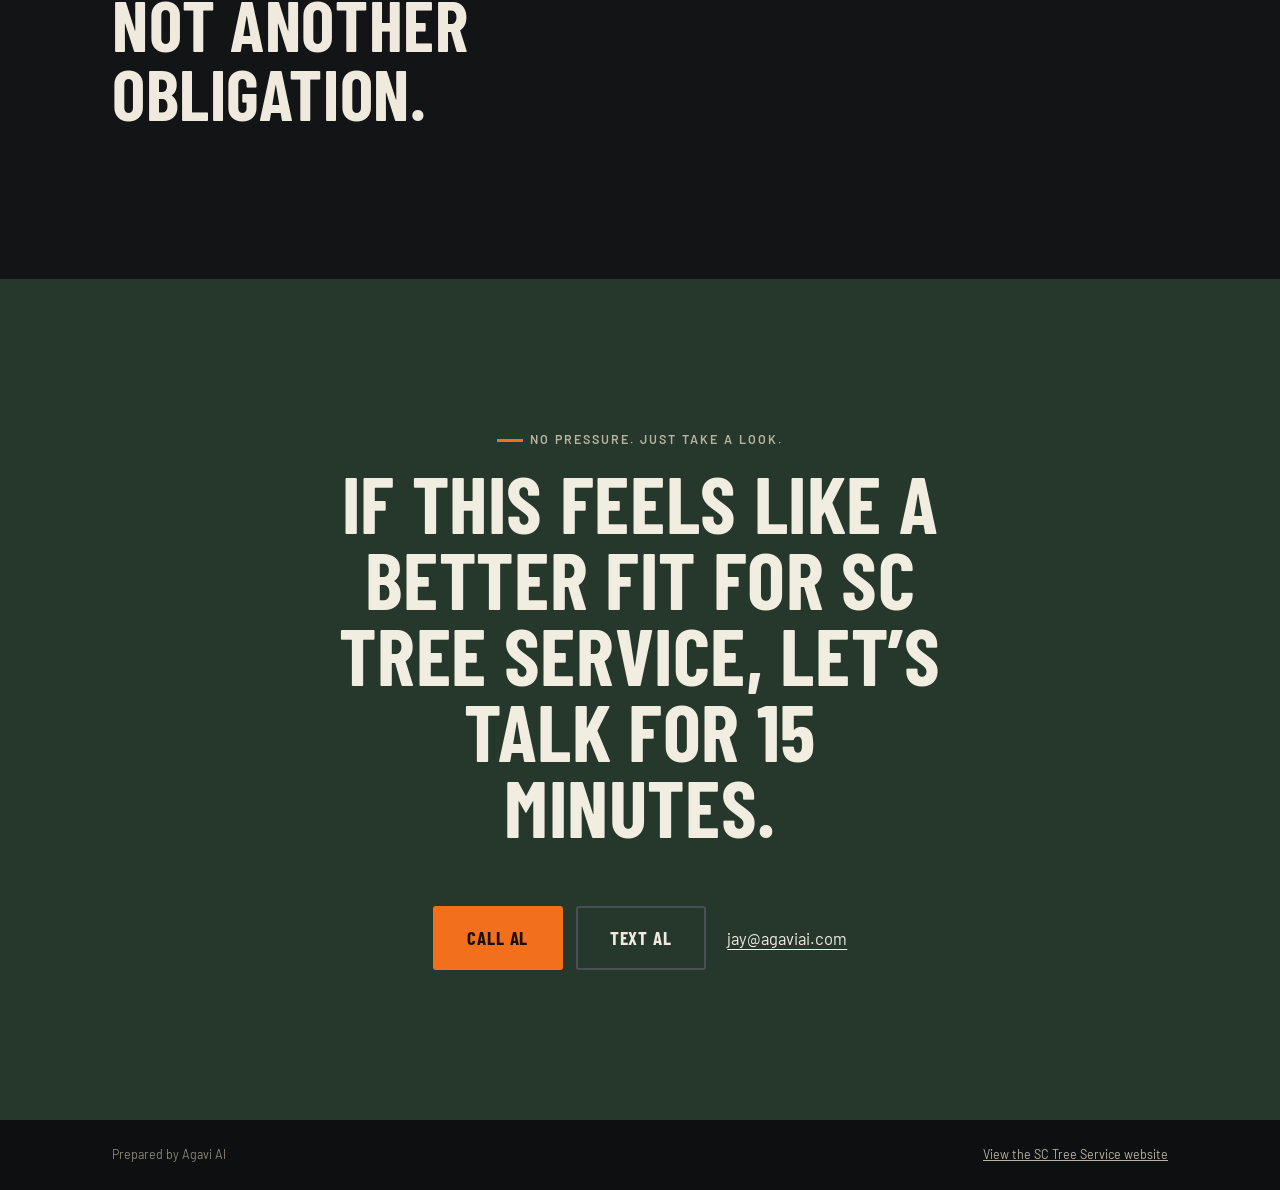
==== commit 5bd4e1a6: "Improve SC Tree site and owner proposal" ====
--- a/saul/index.html
+++ b/saul/index.html
@@ -1,155 +1,176 @@
-<!doctype html>
+<!DOCTYPE html>
 <html lang="en">
 <head>
 <meta charset="UTF-8">
 <meta name="viewport" content="width=device-width, initial-scale=1">
-<title>For Saul | SC Tree Service Website Concept</title>
-<meta name="description" content="A private preview for Saul Contreras: what the SC Tree Service website concept can do beyond looking better.">
+<title>For Saul | SC Tree Service Website Preview</title>
+<meta name="description" content="A website preview for Saul Contreras showing the proposed SC Tree Service website, customer estimate flow, pricing and ownership terms.">
 <meta name="robots" content="noindex, nofollow">
+<meta name="theme-color" content="#16181b">
 <link rel="canonical" href="https://sctree.agaviai.com/saul/">
 <link rel="icon" href="../assets/favicon.svg" type="image/svg+xml">
+<link rel="preload" as="font" type="font/woff2" href="../assets/fonts/barlow-cond-700.woff2" crossorigin>
+<link rel="preload" as="font" type="font/woff2" href="../assets/fonts/barlow-400.woff2" crossorigin>
 <link rel="stylesheet" href="../styles.css">
+<link rel="stylesheet" href="saul.css">
 </head>
-<body>
+<body class="proposal-page">
 <a class="skip-link" href="#main">Skip to content</a>
 
-<header class="site-header">
-  <div class="container site-header__row">
-    <a class="wordmark" href="../" aria-label="SC Tree Service customer website">
-      <span class="wordmark__name">SC <em>Tree</em> Service</span>
-      <span class="wordmark__sub">Owner preview</span>
+<header class="proposal-nav">
+  <div class="container proposal-nav__row">
+    <a class="proposal-brand" href="../" aria-label="View the proposed SC Tree Service website">
+      <span>SC Tree Service</span>
+      <small>Website proposal for Saul</small>
     </a>
-    <div class="header-cta">
-      <a class="btn btn--ghost" href="../">View the Customer Website</a>
-    </div>
+    <a class="proposal-nav__link" href="../">Open the customer website <span aria-hidden="true">&rarr;</span></a>
   </div>
 </header>
 
 <main id="main">
+  <section class="proposal-hero">
+    <div class="container proposal-hero__grid">
+      <div class="proposal-hero__copy">
+        <p class="eyebrow">Prepared for Saul Contreras</p>
+        <h1 class="display">Your reputation is already doing the hard part.</h1>
+        <p class="proposal-hero__lead">This website makes that reputation obvious, shows the work clearly and gives customers a faster way to send the details you actually need.</p>
+        <div class="proposal-hero__actions">
+          <a class="btn btn--orange btn--big" href="../">View the Customer Website</a>
+          <a class="proposal-text-link" href="#investment">See the offer</a>
+        </div>
+        <div class="proof-strip" role="group" aria-label="SC Tree Service reputation">
+          <div><strong>5.0</strong><span>Google rating</span></div>
+          <div><strong>316</strong><span>Google reviews</span></div>
+          <div><strong>1992</strong><span>Serving the area since</span></div>
+        </div>
+      </div>
+      <div class="proposal-hero__visual" role="group" aria-label="SC Tree Service work photography">
+        <figure class="proposal-photo proposal-photo--main"><img src="../assets/gallery-large-removal.webp" width="600" height="800" alt="SC Tree Service performing a controlled large-tree removal"></figure>
+        <figure class="proposal-photo proposal-photo--inset"><img src="../assets/gallery-finished-cleanup.webp" width="600" height="800" alt="Property cleaned after SC Tree Service completed the work"></figure>
+        <span class="proposal-photo__label">Real SC Tree Service work</span>
+      </div>
+    </div>
+  </section>
 
-<section class="saul-hero" aria-labelledby="saul-h">
-  <div class="container">
-    <p class="eyebrow">For Saul Contreras &middot; Private preview</p>
-    <h1 class="display" id="saul-h">Saul, this could do more than look better.</h1>
-    <p class="lead">The website can collect the information customers usually leave out of a voicemail&mdash;without adding another system for you to manage.</p>
-  </div>
-</section>
+  <section class="proposal-section proposal-section--cream" aria-labelledby="difference-h">
+    <div class="container">
+      <div class="proposal-heading">
+        <p class="eyebrow">Why change it</p>
+        <h2 class="display" id="difference-h">Same company. Much stronger first impression.</h2>
+        <p>The current site confirms that SC Tree Service exists. The new site helps a customer trust the company and take the next step.</p>
+      </div>
+      <div class="difference-grid">
+        <article class="difference-card difference-card--old">
+          <span class="difference-card__tag">Current website</span>
+          <h3>Information is there, but customers have to work for it.</h3>
+          <ul>
+            <li>Generic template presentation</li>
+            <li>Large gallery without a clear story</li>
+            <li>No guided estimate request</li>
+            <li>Limited pages for local Google searches</li>
+          </ul>
+        </article>
+        <article class="difference-card difference-card--new">
+          <span class="difference-card__tag">Proposed website</span>
+          <h3>The proof, services and next action are immediately clear.</h3>
+          <ul>
+            <li>Real work shown in a curated portfolio</li>
+            <li>Perfect Google reputation featured prominently</li>
+            <li>Photo-ready estimate texts sent directly to Saul</li>
+            <li>Dedicated pages for services and nearby communities</li>
+          </ul>
+        </article>
+      </div>
+    </div>
+  </section>
 
-<!-- SECTION 1: photo-ready estimate requests -->
-<section class="section" aria-labelledby="s1-h">
-  <div class="container saul-sec">
-    <div>
-      <p class="eyebrow">Already built into this concept</p>
-      <h2 class="display" id="s1-h">Photo-ready estimate requests</h2>
-      <p class="lead">A customer answers a few questions on the site, and their phone opens a text to you that already reads like this. They attach photos before they hit send.</p>
-      <ul class="saul-benefits">
-        <li>Fewer back-and-forth questions before you can price the job</li>
-        <li>Address and job type arrive together</li>
-        <li>The customer remembers to include photos</li>
-        <li>You can respond when you&rsquo;re safely off the equipment</li>
-      </ul>
-    </div>
-    <div class="saul-sec__media">
-      <div class="phone-mock" role="img" aria-label="Phone showing a formatted estimate request text message">
-        <div class="phone-mock__screen">
-          <div class="phone-mock__status"><span>Messages</span><span>now</span></div>
-          <p class="bubble">SC TREE ESTIMATE REQUEST
+  <section class="proposal-section proposal-section--dark" aria-labelledby="flow-h">
+    <div class="container proposal-flow">
+      <div class="proposal-flow__copy">
+        <p class="eyebrow">Built into the site</p>
+        <h2 class="display" id="flow-h">Better estimate requests without another system to manage.</h2>
+        <p>Customers answer only the useful questions. Their messaging app opens with a clean request addressed to Saul. They attach photos and send it like any other text.</p>
+        <ol class="proposal-steps">
+          <li><span>1</span><div><strong>Customer chooses the service</strong><p>Removal, trimming, stump grinding, storm damage or cleanup.</p></div></li>
+          <li><span>2</span><div><strong>They add location and surroundings</strong><p>Address, what the tree is near and how urgent it is.</p></div></li>
+          <li><span>3</span><div><strong>The text opens on their phone</strong><p>They attach the tree, base and surrounding-area photos.</p></div></li>
+        </ol>
+      </div>
+      <div class="proposal-phone" role="img" aria-label="Example formatted estimate request sent by text">
+        <div class="proposal-phone__bar"><span>Messages</span><span>now</span></div>
+        <div class="proposal-phone__contact"><span>SC</span><strong>SC Tree Service</strong></div>
+        <div class="proposal-bubble">SC TREE ESTIMATE REQUEST
 
-Name: Example Customer
 Location: Lake Brownwood
 Service: Large tree removal
-Near: House, roof and fence
-Urgency: Within two weeks
-Preferred reply: Text</p>
-          <p class="bubble bubble--photos">Customer is attaching three photos&hellip;</p>
-        </div>
+Near: House, roof, fence
+Urgency: Within a few weeks
+
+I&rsquo;ll attach photos in this message.</div>
+        <div class="proposal-attachments"><i></i><i></i><i></i><span>3 photos</span></div>
+        <p>Demonstration message &middot; not a real customer</p>
       </div>
-      <p class="demo-tag" style="display:block;text-align:center">Demonstration message &middot; not a real customer</p>
     </div>
-  </div>
-</section>
+  </section>
 
-<!-- SECTION 2: missed-call text-back -->
-<section class="section services" aria-labelledby="s2-h">
-  <div class="container saul-sec saul-sec--flip">
-    <div>
-      <p class="eyebrow">Optional add-on</p>
-      <h2 class="display" id="s2-h">Missed-call text-back</h2>
-      <p class="lead">When the crew cannot answer, the opportunity does not have to disappear into voicemail.</p>
-      <p class="opt-note-band">Optional production automation. Phone-service integration required. Not active on this concept site.</p>
+  <section class="proposal-section proposal-section--cream" id="investment" aria-labelledby="investment-h">
+    <div class="container investment-grid">
+      <div class="investment-copy">
+        <p class="eyebrow">Simple ownership path</p>
+        <h2 class="display" id="investment-h">The website is already built. The offer is straightforward.</h2>
+        <p>No large check before anything happens. Agavi handles launch, hosting and the technical work while SC Tree Service keeps running the business.</p>
+        <div class="ownership-line"><span>Months 1&ndash;6</span><strong>Agavi launches and manages it</strong></div>
+        <div class="ownership-line"><span>After month 6</span><strong>SC Tree Service owns the website files</strong></div>
+      </div>
+      <aside class="price-card">
+        <p class="price-card__label">Complete website</p>
+        <div class="price-card__amount"><strong>$149</strong><span>per month</span></div>
+        <p class="price-card__setup">$0 setup fee &middot; 6-month commitment</p>
+        <ul>
+          <li>Launch and domain connection</li>
+          <li>Hosting, security and maintenance</li>
+          <li>Business information and photo updates</li>
+          <li>Customer estimate-text workflow</li>
+          <li>Service and local-search pages</li>
+          <li>Website-file ownership after month six</li>
+        </ul>
+        <div class="price-card__total"><span>Total initial commitment</span><strong>$894</strong></div>
+        <p class="price-card__after">After six months, continue hosting and maintenance for $50/month or move the owned site elsewhere.</p>
+      </aside>
     </div>
-    <div class="saul-sec__media">
-      <ol class="flow">
-        <li><strong>Missed call</strong><br><span class="auto">You&rsquo;re up a tree or running a saw.</span></li>
-        <li><strong>Automatic text goes back:</strong> &ldquo;Sorry we missed you. What tree work do you need?&rdquo;</li>
-        <li><strong>Customer replies</strong> with their location and photos</li>
-        <li><strong>You get a clean summary</strong> instead of a half-finished voicemail</li>
-      </ol>
+  </section>
+
+  <section class="proposal-section proposal-section--next" aria-labelledby="next-h">
+    <div class="container next-grid">
+      <div>
+        <p class="eyebrow">Available later, if useful</p>
+        <h2 class="display" id="next-h">The website can be the foundation—not another obligation.</h2>
+      </div>
+      <div class="next-options">
+        <article><span>01</span><div><h3>Missed-call text-back</h3><p>Automatically respond when Saul cannot safely answer the phone.</p></div></article>
+        <article><span>02</span><div><h3>Review follow-up</h3><p>Send a timely thank-you and Google review link after completed jobs.</p></div></article>
+      </div>
     </div>
-  </div>
-</section>
+  </section>
 
-<!-- SECTION 3: review follow-up -->
-<section class="section" aria-labelledby="s3-h">
-  <div class="container saul-sec">
-    <div>
-      <p class="eyebrow">Optional add-on</p>
-      <h2 class="display" id="s3-h">Review follow-up</h2>
-      <p class="lead">The request goes out while the customer still remembers the work, communication and cleanup.</p>
-      <p class="opt-note-band">Optional production automation. Customer consent and review-platform setup required. Not active on this concept site.</p>
+  <section class="proposal-close" aria-labelledby="close-h">
+    <div class="container proposal-close__inner">
+      <p class="eyebrow">No pressure. Just take a look.</p>
+      <h2 class="display" id="close-h">If this feels like a better fit for SC Tree Service, let&rsquo;s talk for 15 minutes.</h2>
+      <div class="proposal-close__actions">
+        <a class="btn btn--orange btn--big" href="tel:+14807091040">Call&nbsp;Al</a>
+        <a class="btn btn--ghost btn--big" href="sms:+14807091040">Text Al</a>
+        <a class="proposal-email" href="mailto:jay@agaviai.com?subject=SC%20Tree%20Service%20website">jay@agaviai.com</a>
+      </div>
     </div>
-    <div class="saul-sec__media">
-      <ol class="flow">
-        <li><strong>Job completed</strong> and the yard is clean</li>
-        <li><strong>Customer receives a thank-you text</strong></li>
-        <li><strong>One-tap Google review link</strong></li>
-        <li><strong>Your existing reputation keeps growing</strong></li>
-      </ol>
-    </div>
-  </div>
-</section>
-
-<!-- BOTTOM CTA -->
-<section class="section final" aria-labelledby="saul-cta-h">
-  <div class="container">
-    <h2 class="display" id="saul-cta-h">Worth a 15-minute conversation?</h2>
-    <div class="final__cta" id="al-cta">
-      <a class="btn btn--orange btn--big" id="al-call" href="tel:" hidden>Call Al</a>
-      <a class="btn btn--orange btn--big" id="al-text" href="sms:" hidden>Text Al</a>
-      <a class="btn btn--orange btn--big" id="al-email" href="mailto:j.messamore@gmail.com?subject=SC%20Tree%20Service%20website" hidden>Email Al</a>
-      <a class="btn btn--ghost btn--big" href="../">View the Customer Website</a>
-    </div>
-  </div>
-</section>
-
+  </section>
 </main>
 
-<footer class="site-footer">
-  <div class="container">
-    <div class="footer-credit" style="margin-top:0;border-top:0;padding-top:0">
-      <span>Website concept by <a href="https://agaviai.com" rel="noopener">Agavi AI</a></span>
-      <span><a href="../">sctree.agaviai.com</a></span>
-    </div>
+<footer class="proposal-footer">
+  <div class="container proposal-footer__row">
+    <span>Prepared by Agavi AI</span>
+    <a href="../">View the SC Tree Service website</a>
   </div>
 </footer>
-
-<script>
-  // Set Al's outreach number here (e.g. '+14805551234') to activate Call/Text.
-  // While it is empty, the page shows a real email button instead of dead links.
-  (function () {
-    var AL_PHONE = '';
-    var call = document.getElementById('al-call');
-    var text = document.getElementById('al-text');
-    var email = document.getElementById('al-email');
-    if (AL_PHONE) {
-      call.href = 'tel:' + AL_PHONE;
-      text.href = 'sms:' + AL_PHONE;
-      call.hidden = false;
-      text.hidden = false;
-    } else {
-      email.hidden = false;
-    }
-  })();
-</script>
 </body>
 </html>
--- a/styles.css
+++ b/styles.css
@@ -175,8 +175,10 @@
 .trust-row li::before{content:"";width:7px;height:7px;background:var(--orange)}
 .hero__media{position:absolute;inset:0;z-index:1}
 .hero__media img,.hero__media video{width:100%;height:100%;object-fit:cover;object-position:68% 22%}
+.hero__video{position:absolute;inset:0;z-index:1;display:block;opacity:0;transition:opacity .22s ease}
+.hero__media.is-video-playing .hero__video{opacity:1}
 .hero__media::after{ /* directional scrim keeps copy readable over the photo */
-  content:"";position:absolute;inset:0;
+  content:"";position:absolute;inset:0;z-index:2;pointer-events:none;
   background:linear-gradient(180deg,rgba(15,17,19,.62) 0%,rgba(15,17,19,.78) 58%,rgba(15,17,19,.9) 100%);
 }
 @media(min-width:880px){
@@ -227,21 +229,37 @@
 .review-feature .review__by{color:var(--ink-faint)}
 .review-feature .review__by strong{color:var(--ink-soft)}
 
+.reputation{background:var(--cream);color:var(--ink);border-block:1px solid var(--line-cream)}
+.reputation__row{min-height:68px;display:flex;align-items:center;justify-content:center;gap:10px 22px;flex-wrap:wrap;text-align:center}
+.reputation strong{font-family:var(--font-display);font-size:1.15rem;text-transform:uppercase;letter-spacing:.03em}
+.reputation strong span{color:var(--orange);letter-spacing:.1em;margin-right:.45em}
+.reputation__row>span{color:var(--ink-soft)}
+
 /* ==========================================================================
    services ledger
    ========================================================================== */
 .services{border-block:1px solid var(--char-3)}
 .svc{
-  display:grid;gap:10px 28px;align-items:start;
-  padding:clamp(22px,4vw,34px) 0;border-top:1px solid var(--char-3);
+  display:grid;gap:clamp(14px,3vw,30px);align-items:center;
+  padding:clamp(24px,4vw,38px) 0;border-top:1px solid var(--char-3);
 }
 .svc:first-of-type{border-top:0}
-.svc__idx{font-family:var(--font-display);font-weight:700;font-size:1rem;color:var(--orange);
-  letter-spacing:.08em}
+.svc__media{
+  display:block;width:100%;padding:0;cursor:zoom-in;
+  border:1px solid var(--char-3);border-radius:var(--radius);
+  background:var(--char-2);overflow:hidden;
+}
+.svc__media img{width:100%;aspect-ratio:4/3;object-fit:cover;object-position:center;display:block;
+  transition:transform .5s ease}
+@media(hover:hover) and (prefers-reduced-motion:no-preference){
+  .svc__media:hover img{transform:scale(1.03)}
+}
 .svc h3{font-family:var(--font-display);font-weight:700;text-transform:uppercase;
-  font-size:clamp(1.5rem,3.6vw,2.1rem);letter-spacing:.01em;color:var(--bone)}
+  font-size:clamp(1.5rem,3.6vw,2.05rem);letter-spacing:.01em;color:var(--bone);margin-bottom:.3em}
+.svc h3 a{color:inherit;text-decoration:none}
+.svc h3 a:hover{text-decoration:underline;text-decoration-color:var(--orange);text-underline-offset:.15em}
 .svc__body p{color:var(--bone-soft);max-width:56ch}
-.svc__uses{margin:.2em 0 0;padding:0;list-style:none;display:flex;flex-wrap:wrap;gap:8px}
+.svc__uses{margin:.7em 0 0;padding:0;list-style:none;display:flex;flex-wrap:wrap;gap:8px}
 .svc__uses li{font-size:.8rem;font-weight:500;letter-spacing:.04em;color:var(--bone-soft);
   border:1px solid var(--char-3);background:var(--char-2);padding:.35em .7em;border-radius:2px}
 .svc__go{justify-self:start;align-self:center}
@@ -249,11 +267,8 @@
   font-size:.95rem;min-height:46px}
 .btn--svc:hover{background:var(--orange);color:var(--on-orange);border-color:var(--orange)}
 @media(min-width:820px){
-  .svc{grid-template-columns:64px minmax(0,1fr) auto;grid-template-rows:auto auto}
-  .svc__idx{grid-row:1/3;padding-top:.5em}
-  .svc h3{grid-column:2}
-  .svc__body{grid-column:2}
-  .svc__go{grid-column:3;grid-row:1/3}
+  .svc{grid-template-columns:minmax(260px,30%) minmax(0,1fr) auto}
+  .svc__go{justify-self:end}
 }
 
 /* ==========================================================================
@@ -293,17 +308,11 @@
 /* ==========================================================================
    work (editorial photos)
    ========================================================================== */
-.work-grid{display:grid;gap:clamp(14px,2.5vw,24px)}
-@media(min-width:760px){.work-grid{grid-template-columns:1fr 1fr}}
+.proof-grid{display:grid;gap:clamp(14px,2.5vw,24px)}
+@media(min-width:680px){.proof-grid{grid-template-columns:repeat(2,1fr)}}
+@media(min-width:1040px){.proof-grid{grid-template-columns:repeat(3,1fr)}}
 .work-item{margin:0;position:relative}
-.work-item button{
-  display:block;width:100%;padding:0;border:1px solid var(--char-3);border-radius:var(--radius);
-  background:var(--char-2);cursor:zoom-in;overflow:hidden;
-}
-.work-item img{width:100%;aspect-ratio:4/5;object-fit:cover;transition:transform .5s ease}
-@media(hover:hover) and (prefers-reduced-motion:no-preference){
-  .work-item button:hover img{transform:scale(1.025)}
-}
+.work-item img{width:100%;aspect-ratio:4/5;object-fit:cover;border:1px solid var(--char-3);border-radius:var(--radius)}
 .work-item figcaption{
   display:flex;justify-content:space-between;gap:14px;align-items:baseline;
   padding:12px 2px 0;color:var(--bone-soft);font-size:.92rem;
@@ -311,7 +320,7 @@
 .work-item figcaption .where{font-size:.74rem;font-weight:600;letter-spacing:.13em;
   text-transform:uppercase;color:var(--bone-faint);flex:none}
 
-/* lightbox */
+/* lightbox (opened from the service photos) */
 .lightbox{border:0;padding:0;background:transparent;max-width:min(94vw,900px);max-height:92vh}
 .lightbox::backdrop{background:rgba(10,11,12,.9)}
 .lightbox figure{margin:0;background:var(--char-2);border-radius:4px;overflow:hidden}
@@ -550,6 +559,18 @@
 .flow .auto{font-size:.8rem;color:var(--bone-faint)}
 .opt-note-band{font-size:.85rem;color:var(--bone-faint);border-left:3px solid var(--char-3);
   padding-left:14px;max-width:56ch}
+.offer-card{background:var(--cream);color:var(--ink);padding:clamp(24px,5vw,48px);border-radius:4px;max-width:860px}
+.offer-card__price{font-family:var(--font-display);font-weight:700;font-size:clamp(3.2rem,9vw,5.6rem);line-height:1;color:var(--ink)}
+.offer-card__term{font-family:var(--font-display);font-size:1.4rem;color:var(--ink-soft)}
+.offer-card .saul-benefits li,.offer-card p{color:var(--ink-soft)}
+.offer-card .saul-benefits li::before{background:var(--orange)}
+.compare-grid{display:grid;gap:18px}
+@media(min-width:780px){.compare-grid{grid-template-columns:1fr 1fr}}
+.compare-grid article{border:1px solid var(--char-3);padding:clamp(22px,4vw,36px);border-radius:4px;background:var(--char-2)}
+.compare-grid__new{border-color:var(--orange)!important}
+.compare-grid h3{font-family:var(--font-display);font-size:1.6rem;text-transform:uppercase;color:var(--bone);margin-bottom:.8em}
+.compare-grid ul{padding-left:1.2em;color:var(--bone-soft)}
+.compare-grid li{margin:.65em 0}
 .saul-sec{display:grid;gap:clamp(24px,4vw,52px)}
 @media(min-width:880px){
   .saul-sec{grid-template-columns:minmax(0,1fr) minmax(0,1fr);align-items:center}
--- a/saul/saul.css
+++ b/saul/saul.css
@@ -0,0 +1,116 @@
+.proposal-page{background:#151719;color:var(--bone);padding-bottom:0}
+.proposal-nav{position:sticky;top:0;z-index:40;background:rgba(18,20,22,.94);backdrop-filter:blur(12px);border-bottom:1px solid #303438}
+.proposal-nav__row{min-height:72px;display:flex;align-items:center;justify-content:space-between;gap:22px}
+.proposal-brand{display:grid;text-decoration:none;line-height:1}
+.proposal-brand span{font-family:var(--font-display);font-weight:700;text-transform:uppercase;font-size:1.2rem;color:var(--bone)}
+.proposal-brand small{margin-top:5px;color:var(--bone-faint);font-size:.67rem;letter-spacing:.14em;text-transform:uppercase}
+.proposal-nav__link{color:var(--bone);font-size:.88rem;font-weight:600;text-decoration:none}
+.proposal-nav__link span{color:var(--orange);margin-left:5px}
+
+.proposal-hero{position:relative;overflow:hidden;padding:clamp(56px,8vw,104px) 0 clamp(72px,10vw,128px);background:radial-gradient(circle at 14% 15%,rgba(198,79,30,.16),transparent 31%),#151719}
+.proposal-hero::after{content:"";position:absolute;inset:auto 0 0;height:1px;background:linear-gradient(90deg,transparent,var(--orange),transparent);opacity:.7}
+.proposal-hero__grid{display:grid;gap:clamp(46px,7vw,90px);align-items:center}
+@media(min-width:900px){.proposal-hero__grid{grid-template-columns:minmax(0,1.05fr) minmax(360px,.95fr)}}
+.proposal-hero h1{font-size:clamp(3rem,7.8vw,6.3rem);line-height:.89;letter-spacing:-.025em;max-width:10ch;color:var(--bone)}
+.proposal-hero__lead{font-size:clamp(1.05rem,2vw,1.28rem);line-height:1.65;color:var(--bone-soft);max-width:58ch;margin:1.4em 0 0}
+.proposal-hero__actions{display:flex;align-items:center;flex-wrap:wrap;gap:18px;margin-top:30px}
+.proposal-text-link{color:var(--bone);font-weight:600;text-underline-offset:4px}
+.proof-strip{display:grid;grid-template-columns:repeat(3,1fr);gap:0;margin-top:clamp(36px,6vw,64px);border-block:1px solid #33373b;max-width:660px}
+.proof-strip div{padding:18px 16px 18px 0;display:grid;gap:2px}
+.proof-strip div+div{padding-left:16px;border-left:1px solid #33373b}
+.proof-strip strong{font-family:var(--font-display);font-size:clamp(1.8rem,4vw,2.6rem);line-height:1;color:var(--bone)}
+.proof-strip span{font-size:.7rem;text-transform:uppercase;letter-spacing:.12em;color:var(--bone-faint)}
+.proposal-hero__visual{position:relative;width:min(100%,520px);min-height:clamp(440px,58vw,650px);margin-inline:auto}
+.proposal-photo{position:absolute;margin:0;overflow:hidden;border:1px solid #484d52;background:#222}
+.proposal-photo img{width:100%;height:100%;object-fit:cover}
+.proposal-photo--main{inset:0 12% 7% 0}
+.proposal-photo--inset{width:44%;height:43%;right:0;bottom:0;border:7px solid #151719;box-shadow:0 22px 60px rgba(0,0,0,.4)}
+.proposal-photo__label{position:absolute;top:22px;right:-1px;background:var(--orange);color:#fff;padding:9px 13px;font-size:.69rem;font-weight:700;letter-spacing:.12em;text-transform:uppercase}
+
+.proposal-section{padding:clamp(72px,10vw,126px) 0}
+.proposal-section--cream{background:var(--cream);color:var(--ink)}
+.proposal-section--dark{background:#1d2023}
+.proposal-heading{max-width:760px;margin-bottom:clamp(34px,6vw,62px)}
+.proposal-heading h2,.investment-copy h2{font-size:clamp(2.3rem,6vw,4.5rem);line-height:.98;color:var(--ink)}
+.proposal-heading>p:last-child,.investment-copy>p{font-size:1.08rem;line-height:1.65;color:var(--ink-soft);max-width:62ch}
+.difference-grid{display:grid;gap:18px}
+@media(min-width:800px){.difference-grid{grid-template-columns:1fr 1fr}}
+.difference-card{padding:clamp(26px,5vw,48px);border:1px solid #c8bea6;background:#eee8da;position:relative}
+.difference-card--new{background:var(--ink);color:var(--bone);border-color:var(--ink)}
+.difference-card__tag{display:inline-block;font-size:.7rem;font-weight:700;text-transform:uppercase;letter-spacing:.15em;color:var(--ink-faint);margin-bottom:22px}
+.difference-card--new .difference-card__tag{color:var(--orange)}
+.difference-card h3{font-family:var(--font-display);font-size:clamp(1.6rem,3vw,2.15rem);line-height:1.08;text-transform:uppercase;color:var(--ink);max-width:18ch}
+.difference-card--new h3{color:var(--bone)}
+.difference-card ul{list-style:none;padding:0;margin:28px 0 0;display:grid;gap:13px}
+.difference-card li{display:flex;gap:12px;color:var(--ink-soft)}
+.difference-card--new li{color:var(--bone-soft)}
+.difference-card li::before{content:"";flex:none;width:8px;height:8px;margin-top:.5em;background:#948c79}
+.difference-card--new li::before{background:var(--orange)}
+
+.proposal-flow{display:grid;gap:clamp(50px,8vw,100px);align-items:center}
+@media(min-width:900px){.proposal-flow{grid-template-columns:minmax(0,1.08fr) minmax(330px,.72fr)}}
+.proposal-flow h2,.next-grid h2{font-size:clamp(2.3rem,6vw,4.4rem);line-height:.98;color:var(--bone);max-width:13ch}
+.proposal-flow__copy>p:not(.eyebrow){font-size:1.08rem;line-height:1.65;color:var(--bone-soft);max-width:62ch}
+.proposal-steps{list-style:none;padding:0;margin:36px 0 0;display:grid;gap:0}
+.proposal-steps li{display:grid;grid-template-columns:45px 1fr;gap:17px;padding:19px 0;border-top:1px solid #383d41}
+.proposal-steps li>span{font-family:var(--font-display);font-size:1.5rem;color:var(--orange)}
+.proposal-steps strong{display:block;color:var(--bone);font-size:1.03rem}
+.proposal-steps p{margin:.3em 0 0;color:var(--bone-faint);font-size:.92rem}
+.proposal-phone{width:min(100%,370px);margin-inline:auto;background:#08090a;border:1px solid #454a4f;border-radius:42px;padding:18px 16px 24px;box-shadow:0 36px 90px rgba(0,0,0,.42)}
+.proposal-phone__bar{display:flex;justify-content:space-between;color:#7f858a;font-size:.7rem;padding:1px 9px 15px}
+.proposal-phone__contact{display:grid;place-items:center;gap:6px;padding-bottom:18px;border-bottom:1px solid #24272a;font-size:.78rem}
+.proposal-phone__contact span{display:grid;place-items:center;width:44px;height:44px;border-radius:50%;background:var(--green);color:white;font-family:var(--font-display);font-weight:700}
+.proposal-bubble{white-space:pre-wrap;margin-top:20px;background:#2a2e31;border-radius:18px 18px 18px 5px;padding:16px;color:#f2eee4;font-family:ui-monospace,"SF Mono",Menlo,monospace;font-size:.78rem;line-height:1.65}
+.proposal-attachments{display:flex;align-items:center;gap:6px;margin:12px 0 0}
+.proposal-attachments i{display:block;width:42px;height:42px;border-radius:8px;background:linear-gradient(135deg,#364a38,#8eaa74)}
+.proposal-attachments i:nth-child(2){background:linear-gradient(135deg,#334a5e,#8eb2c4)}
+.proposal-attachments i:nth-child(3){background:linear-gradient(135deg,#6b5140,#c4a77d)}
+.proposal-attachments span{font-size:.72rem;color:#7f858a;margin-left:4px}
+.proposal-phone>p{font-size:.66rem;letter-spacing:.1em;text-align:center;text-transform:uppercase;color:#62686d;margin:22px 0 0}
+
+.investment-grid{display:grid;gap:clamp(42px,8vw,100px);align-items:start}
+@media(min-width:900px){.investment-grid{grid-template-columns:minmax(0,.9fr) minmax(400px,.72fr)}}
+.ownership-line{display:grid;gap:5px;border-top:1px solid #c8bea6;padding:18px 0}
+.ownership-line:first-of-type{margin-top:34px}
+.ownership-line span{font-size:.7rem;text-transform:uppercase;letter-spacing:.14em;color:var(--ink-faint)}
+.ownership-line strong{color:var(--ink);font-size:1.05rem}
+.price-card{background:var(--ink);color:var(--bone);padding:clamp(28px,5vw,48px);box-shadow:0 24px 70px rgba(42,36,25,.2);border-top:6px solid var(--orange)}
+.price-card__label{text-transform:uppercase;letter-spacing:.15em;font-size:.7rem;color:var(--orange);font-weight:700}
+.price-card__amount{display:flex;align-items:baseline;gap:10px;margin-top:8px}
+.price-card__amount strong{font-family:var(--font-display);font-size:clamp(4.4rem,10vw,7rem);line-height:.85;color:var(--bone)}
+.price-card__amount span{color:var(--bone-faint)}
+.price-card__setup{padding-bottom:24px;border-bottom:1px solid #41464a;color:var(--bone-soft)}
+.price-card ul{list-style:none;padding:0;margin:24px 0;display:grid;gap:12px}
+.price-card li{display:flex;gap:10px;color:var(--bone-soft)}
+.price-card li::before{content:"";flex:none;width:7px;height:7px;background:var(--orange);margin-top:.5em}
+.price-card__total{display:flex;justify-content:space-between;align-items:baseline;gap:16px;padding-top:20px;border-top:1px solid #41464a}
+.price-card__total span{font-size:.76rem;text-transform:uppercase;letter-spacing:.1em;color:var(--bone-faint)}
+.price-card__total strong{font-family:var(--font-display);font-size:2rem;color:var(--bone)}
+.price-card__after{font-size:.82rem;line-height:1.55;color:var(--bone-faint);margin:18px 0 0}
+
+.proposal-section--next{background:#121416;border-block:1px solid #303438}
+.next-grid{display:grid;gap:40px}
+@media(min-width:900px){.next-grid{grid-template-columns:.8fr 1.2fr;align-items:start}}
+.next-options{display:grid;gap:0}
+.next-options article{display:grid;grid-template-columns:50px 1fr;gap:16px;padding:24px 0;border-top:1px solid #34383c}
+.next-options article:last-child{border-bottom:1px solid #34383c}
+.next-options span{font-family:var(--font-display);font-size:1.4rem;color:var(--orange)}
+.next-options h3{font-family:var(--font-display);font-size:1.4rem;text-transform:uppercase;color:var(--bone)}
+.next-options p{color:var(--bone-faint);margin:.4em 0 0}
+
+.proposal-close{padding:clamp(84px,12vw,150px) 0;background:var(--green-deep);text-align:center}
+.proposal-close__inner{display:grid;justify-items:center}
+.proposal-close h2{font-size:clamp(2.5rem,7vw,5rem);line-height:.95;color:var(--cream);max-width:17ch}
+.proposal-close__actions{display:flex;justify-content:center;align-items:center;flex-wrap:wrap;gap:13px;margin-top:34px}
+.proposal-email{color:var(--cream);text-underline-offset:4px;margin-left:8px}
+.proposal-footer{background:#0d0f10;padding:25px 0;color:var(--bone-faint);font-size:.78rem}
+.proposal-footer__row{display:flex;justify-content:space-between;flex-wrap:wrap;gap:12px}
+.proposal-footer a{color:var(--bone-soft)}
+
+@media(max-width:620px){
+  .proposal-nav__link{font-size:0}.proposal-nav__link span{font-size:1.2rem}
+  .proof-strip span{font-size:.6rem;letter-spacing:.08em}
+  .proof-strip div{padding-right:8px}.proof-strip div+div{padding-left:10px}
+  .proposal-hero__visual{min-height:430px}
+  .proposal-email{width:100%;margin:8px 0 0}
+}
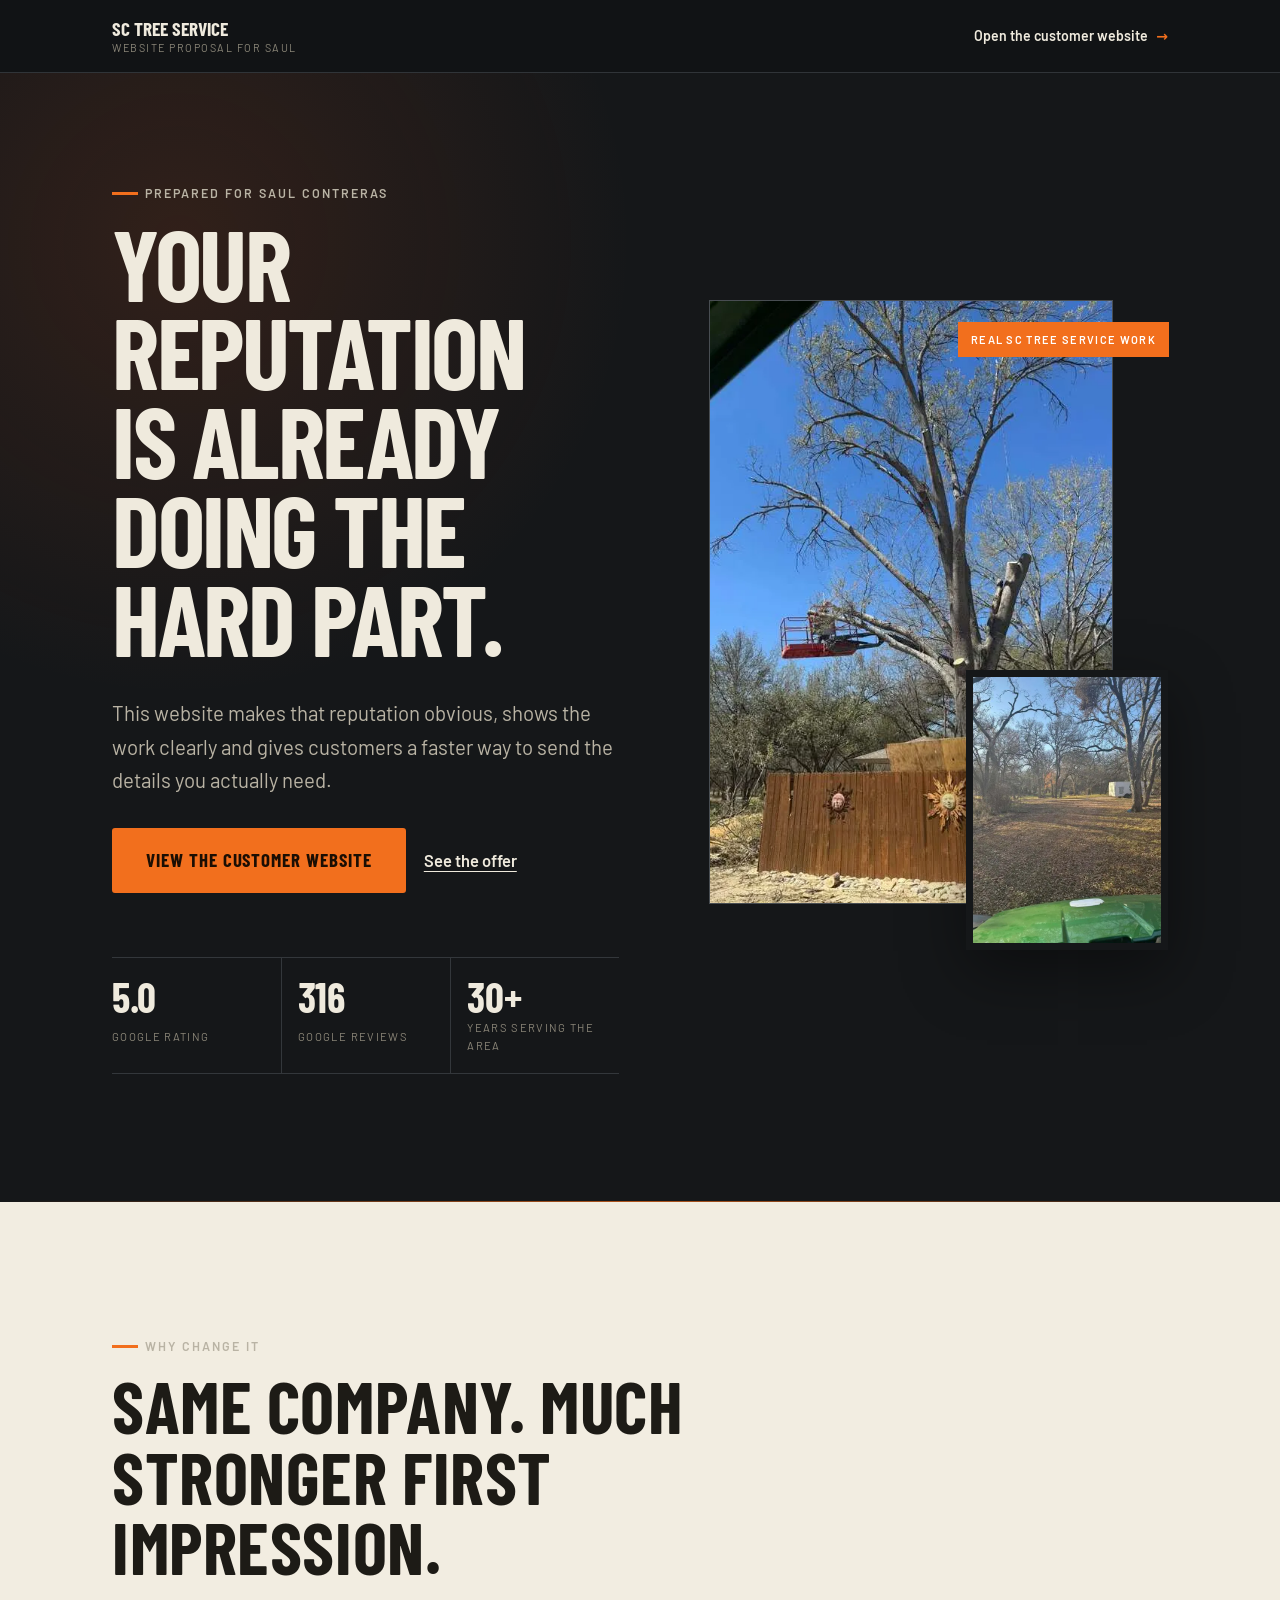
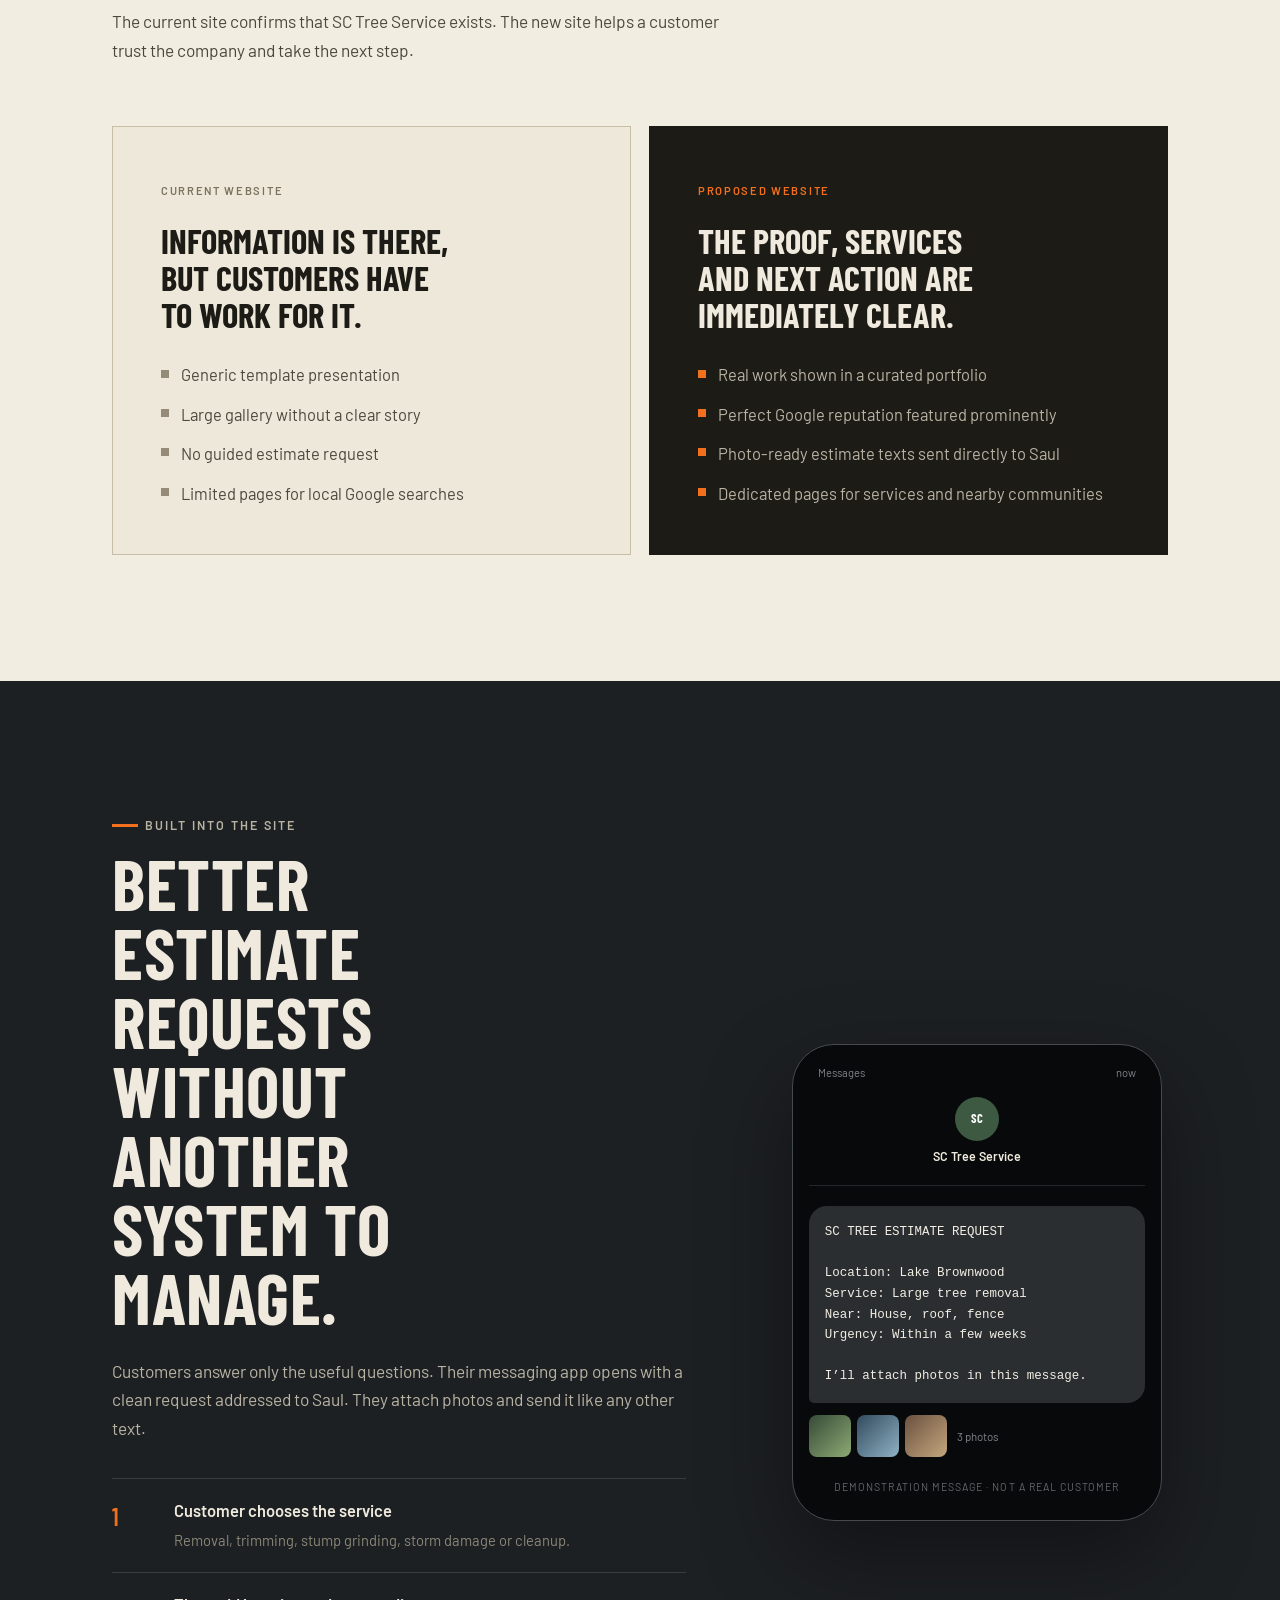
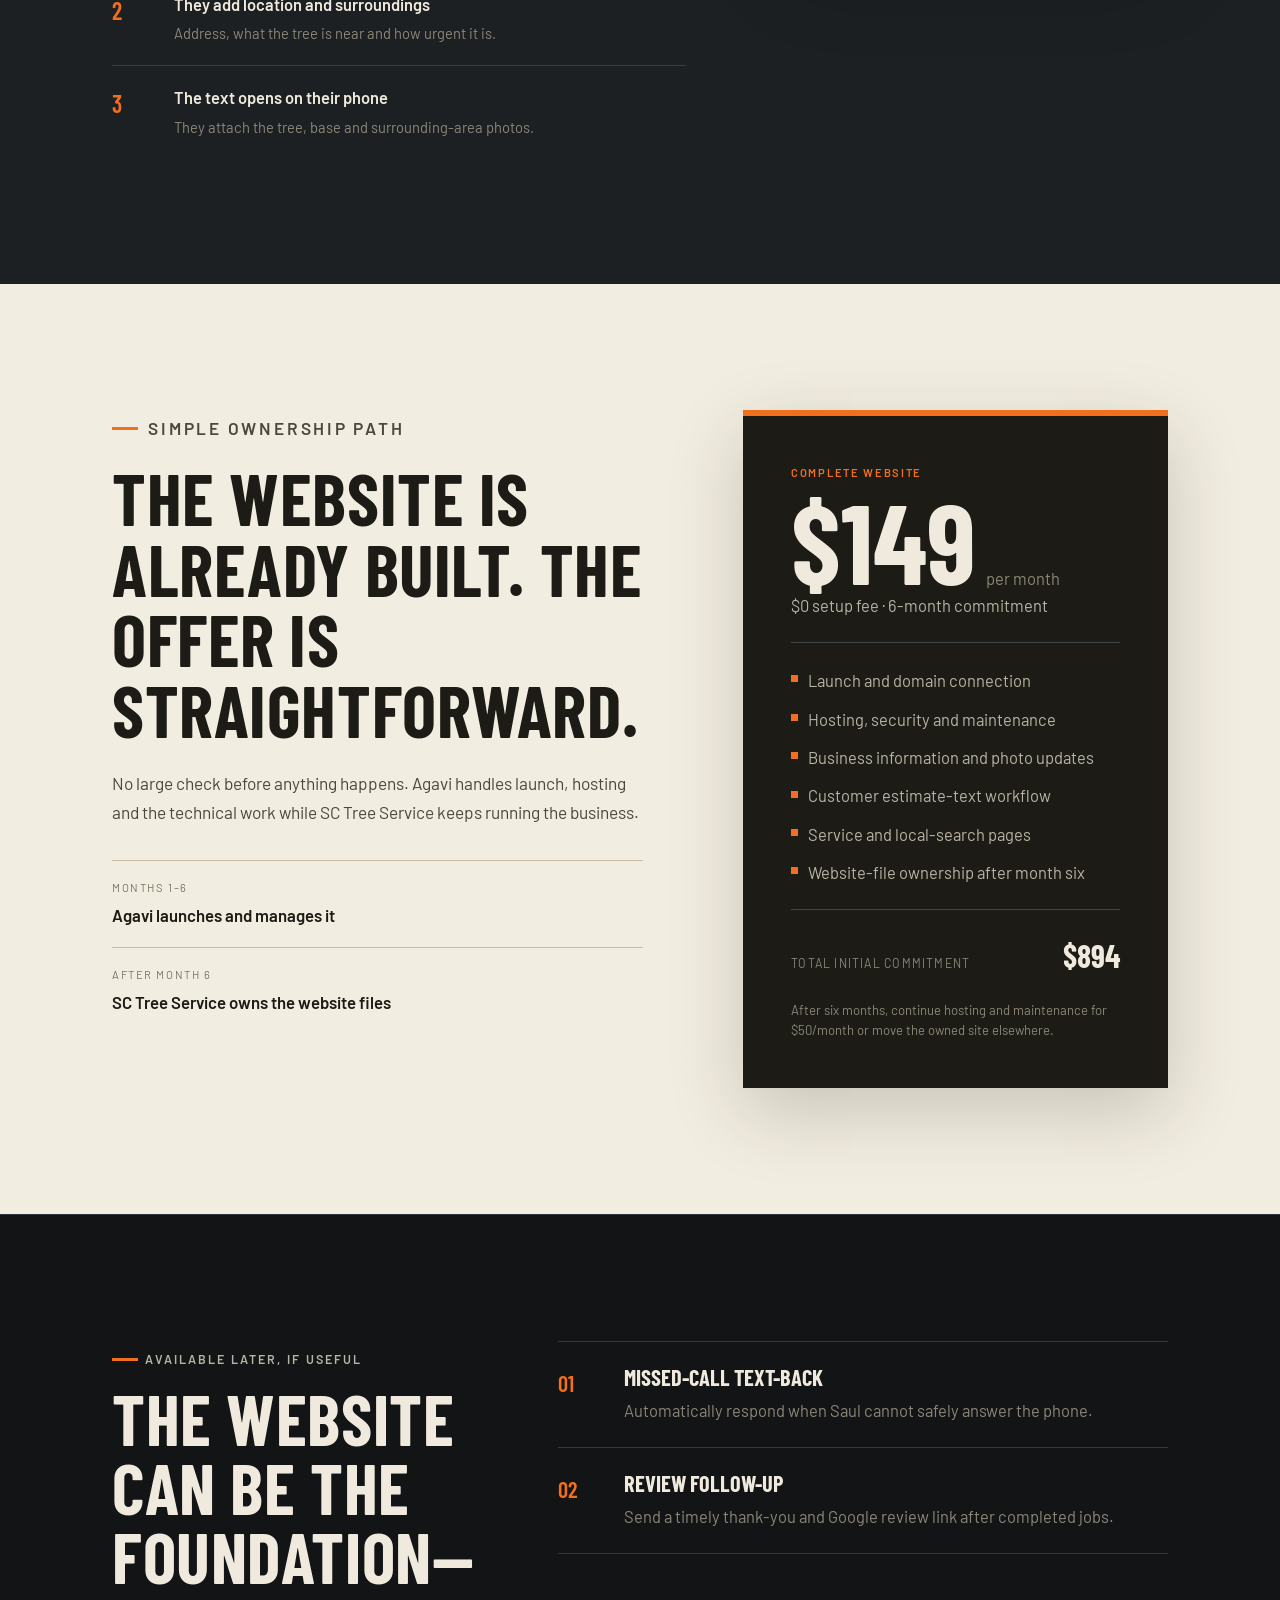
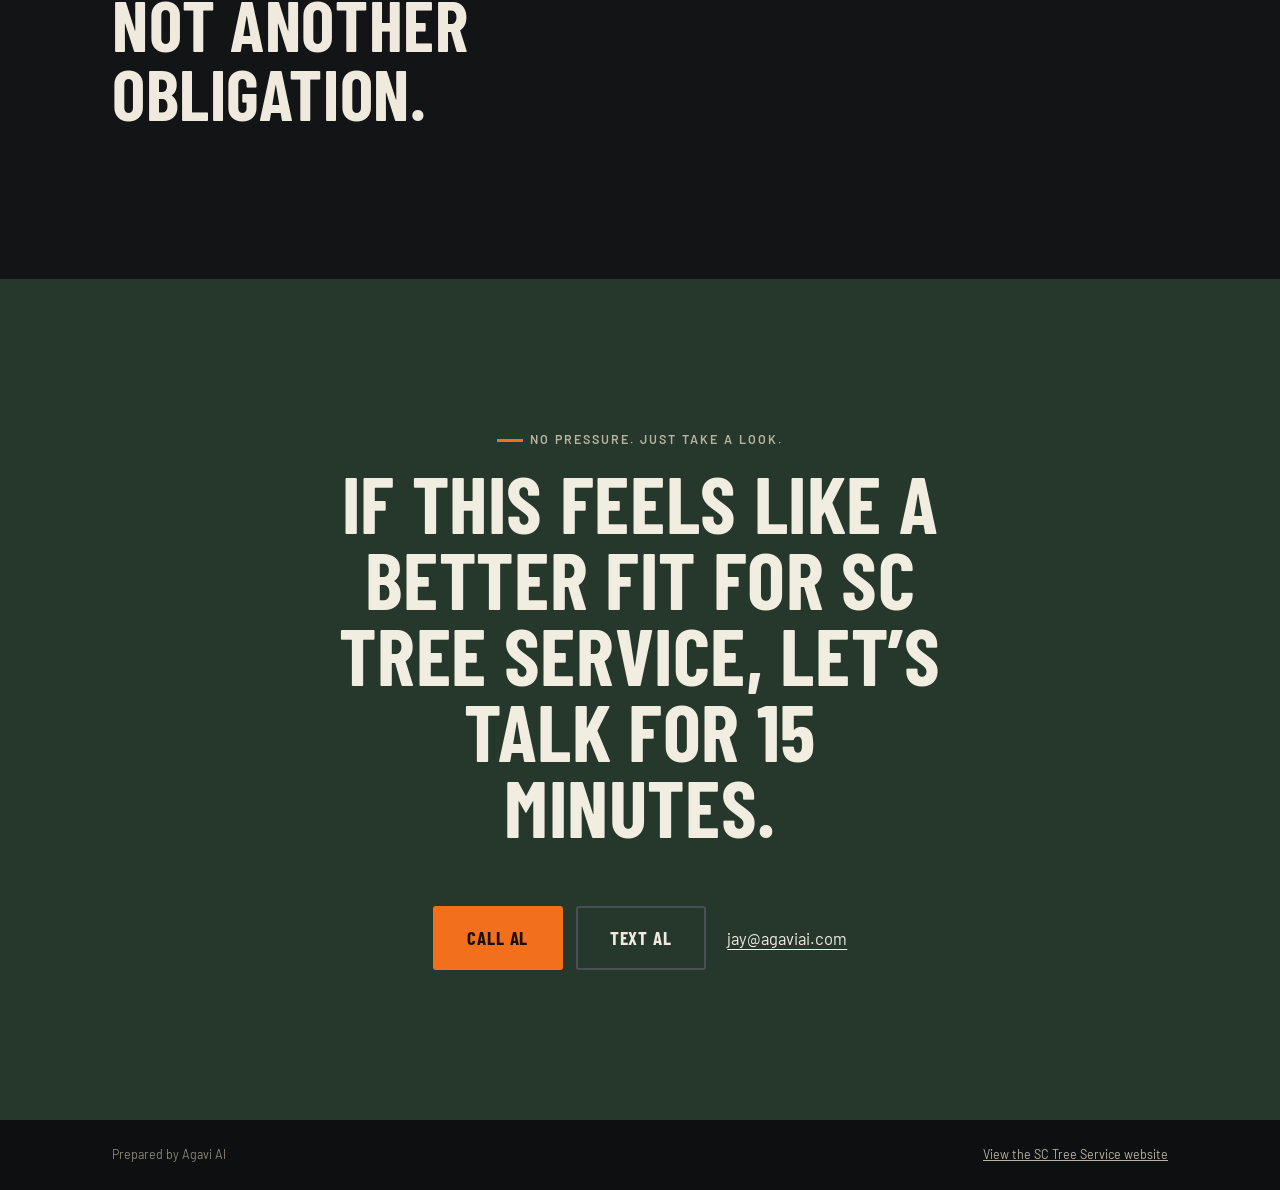
==== commit a439defd: "Remove unverifiable founding-year and insured claims sitewide Factual-accuracy pass across every pag" ====
--- a/saul/index.html
+++ b/saul/index.html
@@ -7,7 +7,7 @@
 <meta name="description" content="A website preview for Saul Contreras showing the proposed SC Tree Service website, customer estimate flow, pricing and ownership terms.">
 <meta name="robots" content="noindex, nofollow">
 <meta name="theme-color" content="#16181b">
-<link rel="canonical" href="https://sctree.agaviai.com/saul/">
+<link rel="canonical" href="https://sctreellc.agaviai.com/saul/">
 <link rel="icon" href="../assets/favicon.svg" type="image/svg+xml">
 <link rel="preload" as="font" type="font/woff2" href="../assets/fonts/barlow-cond-700.woff2" crossorigin>
 <link rel="preload" as="font" type="font/woff2" href="../assets/fonts/barlow-400.woff2" crossorigin>
@@ -41,7 +41,7 @@
         <div class="proof-strip" role="group" aria-label="SC Tree Service reputation">
           <div><strong>5.0</strong><span>Google rating</span></div>
           <div><strong>316</strong><span>Google reviews</span></div>
-          <div><strong>1992</strong><span>Serving the area since</span></div>
+          <div><strong>30+</strong><span>Years serving the area</span></div>
         </div>
       </div>
       <div class="proposal-hero__visual" role="group" aria-label="SC Tree Service work photography">
